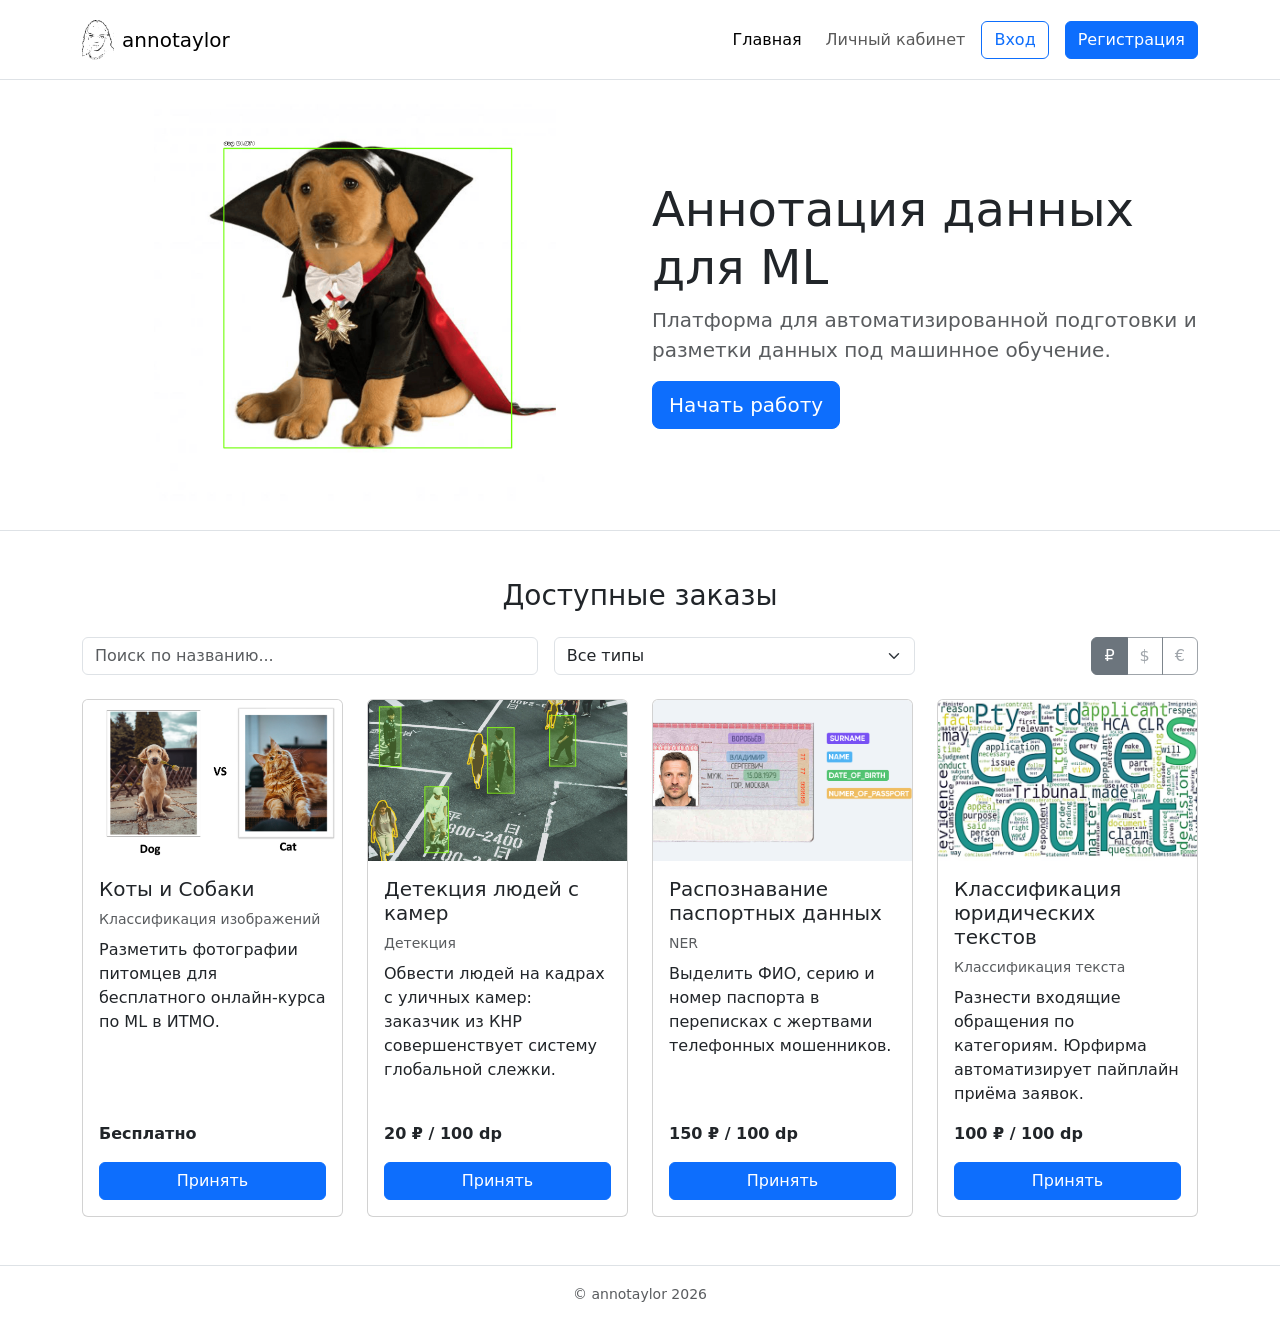
==== index.html @ ec9e3f98 "accessibility" ====
<!DOCTYPE html>
<html lang="ru">
<head>
    <meta charset="UTF-8">
    <meta name="viewport" content="width=device-width, initial-scale=1.0">
    <title>annotaylor</title>
    <link href="https://cdn.jsdelivr.net/npm/bootstrap@5.3.8/dist/css/bootstrap.min.css" rel="stylesheet">
    <link href="css/styles.css" rel="stylesheet">
</head>
<body>
    <nav class="navbar border-bottom" aria-label="Основная навигация">
        <div class="container">
            <a class="navbar-brand d-flex align-items-center gap-2" href="index.html">
                <img src="img/logo.png" alt="" height="40">
                annotaylor
            </a>
            <div class="d-flex align-items-center gap-3">
                <ul class="navbar-nav list-group-horizontal gap-4">
                    <li class="nav-item"><a class="nav-link active" href="index.html" aria-current="page">Главная</a></li>
                    <li class="nav-item"><a class="nav-link" href="profile.html">Личный кабинет</a></li>
                </ul>
                <button type="button" class="btn btn-outline-primary" data-bs-toggle="modal" data-bs-target="#loginModal">Вход</button>
                <button type="button" class="btn btn-primary" data-bs-toggle="modal" data-bs-target="#registerModal">Регистрация</button>
            </div>
        </div>
    </nav>

    <section class="hero border-bottom" aria-labelledby="hero-heading">
        <div class="container">
            <div class="row align-items-center g-4">
                <div class="col-md-6">
                    <img src="img/hero.png" alt="" class="hero-image" aria-hidden="true">
                </div>
                <div class="col-md-6">
                    <h1 class="display-5" id="hero-heading">Аннотация данных для ML</h1>
                    <p class="lead text-muted">Платформа для автоматизированной подготовки и разметки данных под машинное обучение.</p>
                    <button type="button" class="btn btn-primary btn-lg" data-bs-toggle="modal" data-bs-target="#registerModal">Начать работу</button>
                </div>
            </div>
        </div>
    </section>

    <section class="orders py-5" aria-labelledby="orders-heading">
        <div class="container">
            <h2 class="h3 mb-4 text-center" id="orders-heading">Доступные заказы</h2>
            <div class="row g-3 mb-4 align-items-center">
                <div class="col-md-5">
                    <input id="order-search" type="search" class="form-control" placeholder="Поиск по названию..." aria-label="Поиск заказов по названию">
                </div>
                <div class="col-md-4">
                    <select id="order-type-filter" class="form-select" aria-label="Фильтр по типу задания">
                        <option value="">Все типы</option>
                        <option value="Классификация изображений">Классификация изображений</option>
                        <option value="Детекция">Детекция</option>
                        <option value="NER">NER</option>
                        <option value="Классификация текста">Классификация текста</option>
                    </select>
                </div>
                <div class="col-md-3 d-flex justify-content-md-end">
                    <div class="btn-group" role="group" aria-label="Валюта">
                        <input type="radio" class="btn-check" name="currency" id="cur-rub" value="RUB" checked>
                        <label class="btn btn-outline-secondary" for="cur-rub">₽</label>
                        <input type="radio" class="btn-check" name="currency" id="cur-usd" value="USD">
                        <label class="btn btn-outline-secondary" for="cur-usd">$</label>
                        <input type="radio" class="btn-check" name="currency" id="cur-eur" value="EUR">
                        <label class="btn btn-outline-secondary" for="cur-eur">€</label>
                    </div>
                </div>
            </div>
            <div id="orders-grid" class="row g-4">
                <div class="col-md-6 col-lg-3 order-col" data-name="Коты и Собаки" data-type="Классификация изображений">
                    <article class="card order-card h-100">
                        <img src="img/image_classification.png" class="card-img-top order-card-cover" alt="Классификация изображений">
                        <div class="card-body d-flex flex-column">
                            <h3 class="card-title h5">Коты и Собаки</h3>
                            <p class="order-card-type text-muted mb-2">Классификация изображений</p>
                            <p class="card-text flex-grow-1">Разметить фотографии питомцев для бесплатного онлайн-курса по ML в ИТМО.</p>
                            <p class="order-card-price fw-semibold mb-3">Бесплатно</p>
                            <a class="btn btn-primary mt-auto" href="annotation.html">Принять</a>
                        </div>
                    </article>
                </div>
                <div class="col-md-6 col-lg-3 order-col" data-name="Детекция людей с камер" data-type="Детекция">
                    <article class="card order-card h-100">
                        <img src="img/detection.png" class="card-img-top order-card-cover" alt="Детекция объектов">
                        <div class="card-body d-flex flex-column">
                            <h3 class="card-title h5">Детекция людей с камер</h3>
                            <p class="order-card-type text-muted mb-2">Детекция</p>
                            <p class="card-text flex-grow-1">Обвести людей на кадрах с уличных камер: заказчик из КНР совершенствует систему глобальной слежки.</p>
                            <p class="order-card-price fw-semibold mb-3" data-price-rub="20" data-price-suffix="/ 100 dp">20 ₽ / 100 dp</p>
                            <a class="btn btn-primary mt-auto" href="detection.html">Принять</a>
                        </div>
                    </article>
                </div>
                <div class="col-md-6 col-lg-3 order-col" data-name="Распознавание паспортных данных" data-type="NER">
                    <article class="card order-card h-100">
                        <img src="img/ner.png" class="card-img-top order-card-cover" alt="Распознавание именованных сущностей">
                        <div class="card-body d-flex flex-column">
                            <h3 class="card-title h5">Распознавание паспортных данных</h3>
                            <p class="order-card-type text-muted mb-2">NER</p>
                            <p class="card-text flex-grow-1">Выделить ФИО, серию и номер паспорта в переписках с жертвами телефонных мошенников.</p>
                            <p class="order-card-price fw-semibold mb-3" data-price-rub="150" data-price-suffix="/ 100 dp">150 ₽ / 100 dp</p>
                            <a class="btn btn-primary mt-auto" href="ner.html">Принять</a>
                        </div>
                    </article>
                </div>
                <div class="col-md-6 col-lg-3 order-col" data-name="Классификация юридических текстов" data-type="Классификация текста">
                    <article class="card order-card h-100">
                        <img src="img/text_classification.PNG" class="card-img-top order-card-cover" alt="Классификация текста">
                        <div class="card-body d-flex flex-column">
                            <h3 class="card-title h5">Классификация юридических текстов</h3>
                            <p class="order-card-type text-muted mb-2">Классификация текста</p>
                            <p class="card-text flex-grow-1">Разнести входящие обращения по категориям. Юрфирма автоматизирует пайплайн приёма заявок.</p>
                            <p class="order-card-price fw-semibold mb-3" data-price-rub="100" data-price-suffix="/ 100 dp">100 ₽ / 100 dp</p>
                            <a class="btn btn-primary mt-auto" href="text-classification.html">Принять</a>
                        </div>
                    </article>
                </div>
            </div>
            <p id="orders-empty" class="text-center text-muted mt-5 d-none" aria-live="polite">Ничего не найдено</p>
        </div>
    </section>

    <footer class="border-top py-3 mt-auto">
        <div class="container text-center text-muted">
            <small>© annotaylor 2026</small>
        </div>
    </footer>

    <script src="https://cdn.jsdelivr.net/npm/bootstrap@5.3.8/dist/js/bootstrap.bundle.min.js"></script>
    <script src="js/auth-modals.js"></script>
    <script src="js/orders-filter.js"></script>
    <script src="js/currency.js"></script>
</body>
</html>
---- css/styles.css ----
body {
    width: 100%;
    min-height: 100vh;
}

main {
    height: 100%;
    max-height: calc(100vh - 80px);
    overflow-x: auto;
    overflow-y: hidden;
}

aside {
    min-height: calc(100vh - 80px);
}

.navbar {
    height: 80px;
}

.hero {
    min-height: 50vh;
    display: flex;
    align-items: center;
    padding-block: 1.5rem;
}

.hero-image {
    width: 100%;
    max-height: calc(50vh - 3rem);
    object-fit: contain;
    display: block;
}

.order-card {
    overflow: hidden;
}

.order-card-cover {
    aspect-ratio: 16 / 10;
    object-fit: cover;
}

.order-card-type {
    font-size: 0.875rem;
}

.annotation-image-wrap {
    max-width: 480px;
}

.annotation-header {
    position: sticky;
    top: 0;
    z-index: 1020;
    background: var(--bs-body-bg);
}

.annotation-header-desc {
    font-size: 0.875rem;
}

.annotation-image {
    width: 100%;
    display: block;
    border-radius: var(--bs-border-radius);
    border: 1px solid var(--bs-border-color);
}

.notes-list {
    min-height: calc(100vh - 80px);
    max-height: calc(100vh - 80px);
    height: 100%;
}

.notes-list .card .card-body {
    padding: 0.25rem;
}

.notes-list .card.active {
    background: var(--bs-gray-300);
    transition: background ease 500ms;
    cursor: pointer;
}

.notes-list .card:hover {
    background: var(--bs-gray-300);
    transition: background ease 500ms;
    cursor: pointer;
}

.note-content {
    min-height: calc(100vh - 80px);
    max-height: calc(100vh - 80px);
    height: 100%;
}

.bi {
    stroke: currentColor;
    fill: transparent !important;
}

.profile-avatar {
    width: 96px;
    height: 96px;
    object-fit: cover;
    border-radius: 50%;
}

.profile-balance-amount {
    font-size: 1.5rem;
}

.stat-card-value {
    font-size: 2rem;
    font-weight: 600;
}

.project-cover {
    max-width: 100%;
    height: auto;
    display: block;
    border-radius: var(--bs-border-radius);
}

.dp-card {
    aspect-ratio: 1;
    border-radius: var(--bs-border-radius);
    border: 1px solid var(--bs-border-color);
    overflow: hidden;
    width: 100%;
    padding: 0;
    background: none;
}

.dp-card-img {
    width: 100%;
    height: 100%;
    object-fit: cover;
    display: block;
}

.dp-card-empty {
    background: var(--bs-gray-300);
}

.dp-card-add {
    display: flex;
    align-items: center;
    justify-content: center;
    background: var(--bs-gray-100);
    cursor: pointer;
    color: var(--bs-secondary);
    transition: background 150ms ease, color 150ms ease;
}

.dp-card-add:hover {
    background: var(--bs-gray-200);
    color: var(--bs-primary);
}

.dp-add-icon {
    font-size: 2.5rem;
    line-height: 1;
    font-weight: 300;
}

.annotator-avatar {
    width: 40px;
    height: 40px;
    object-fit: cover;
    border-radius: 50%;
}

/* Detection */
.detect-wrapper {
    position: relative;
    display: inline-block;
    cursor: crosshair;
    user-select: none;
    max-width: 100%;
}

.detect-wrapper img {
    display: block;
    max-width: 100%;
    height: auto;
    pointer-events: none;
}

.bbox {
    position: absolute;
    border: 2px solid #0d6efd;
    background: rgba(13, 110, 253, 0.08);
    box-sizing: border-box;
}

.bbox-delete {
    position: absolute;
    top: -12px;
    right: -12px;
    width: 22px;
    height: 22px;
    border-radius: 50%;
    background: #dc3545;
    color: #fff;
    border: none;
    font-size: 15px;
    line-height: 1;
    cursor: pointer;
    display: flex;
    align-items: center;
    justify-content: center;
    padding: 0;
    z-index: 10;
}

.bbox-handle {
    position: absolute;
    width: 10px;
    height: 10px;
    background: #fff;
    border: 2px solid #0d6efd;
    border-radius: 2px;
    z-index: 5;
}
.bbox-handle-nw { top: -5px; left: -5px; cursor: nw-resize; }
.bbox-handle-ne { top: -5px; right: -5px; cursor: ne-resize; }
.bbox-handle-sw { bottom: -5px; left: -5px; cursor: sw-resize; }
.bbox-handle-se { bottom: -5px; right: -5px; cursor: se-resize; }

/* NER */
.ner-text {
    position: relative;
    line-height: 2;
    font-size: 1rem;
}

.ner-mark {
    border-radius: 3px;
    padding: 1px 2px;
    cursor: pointer;
    position: relative;
}

.ner-mark:hover {
    opacity: 0.7;
}

.ner-popup {
    position: absolute;
    z-index: 100;
    background: #fff;
    border: 1px solid var(--bs-border-color);
    border-radius: var(--bs-border-radius);
    box-shadow: 0 4px 12px rgba(0,0,0,.12);
    padding: 0.4rem 0.5rem;
    display: flex;
    gap: 0.4rem;
    white-space: nowrap;
}

.ner-legend-dot {
    display: inline-block;
    width: 12px;
    height: 12px;
    border-radius: 2px;
    vertical-align: middle;
}
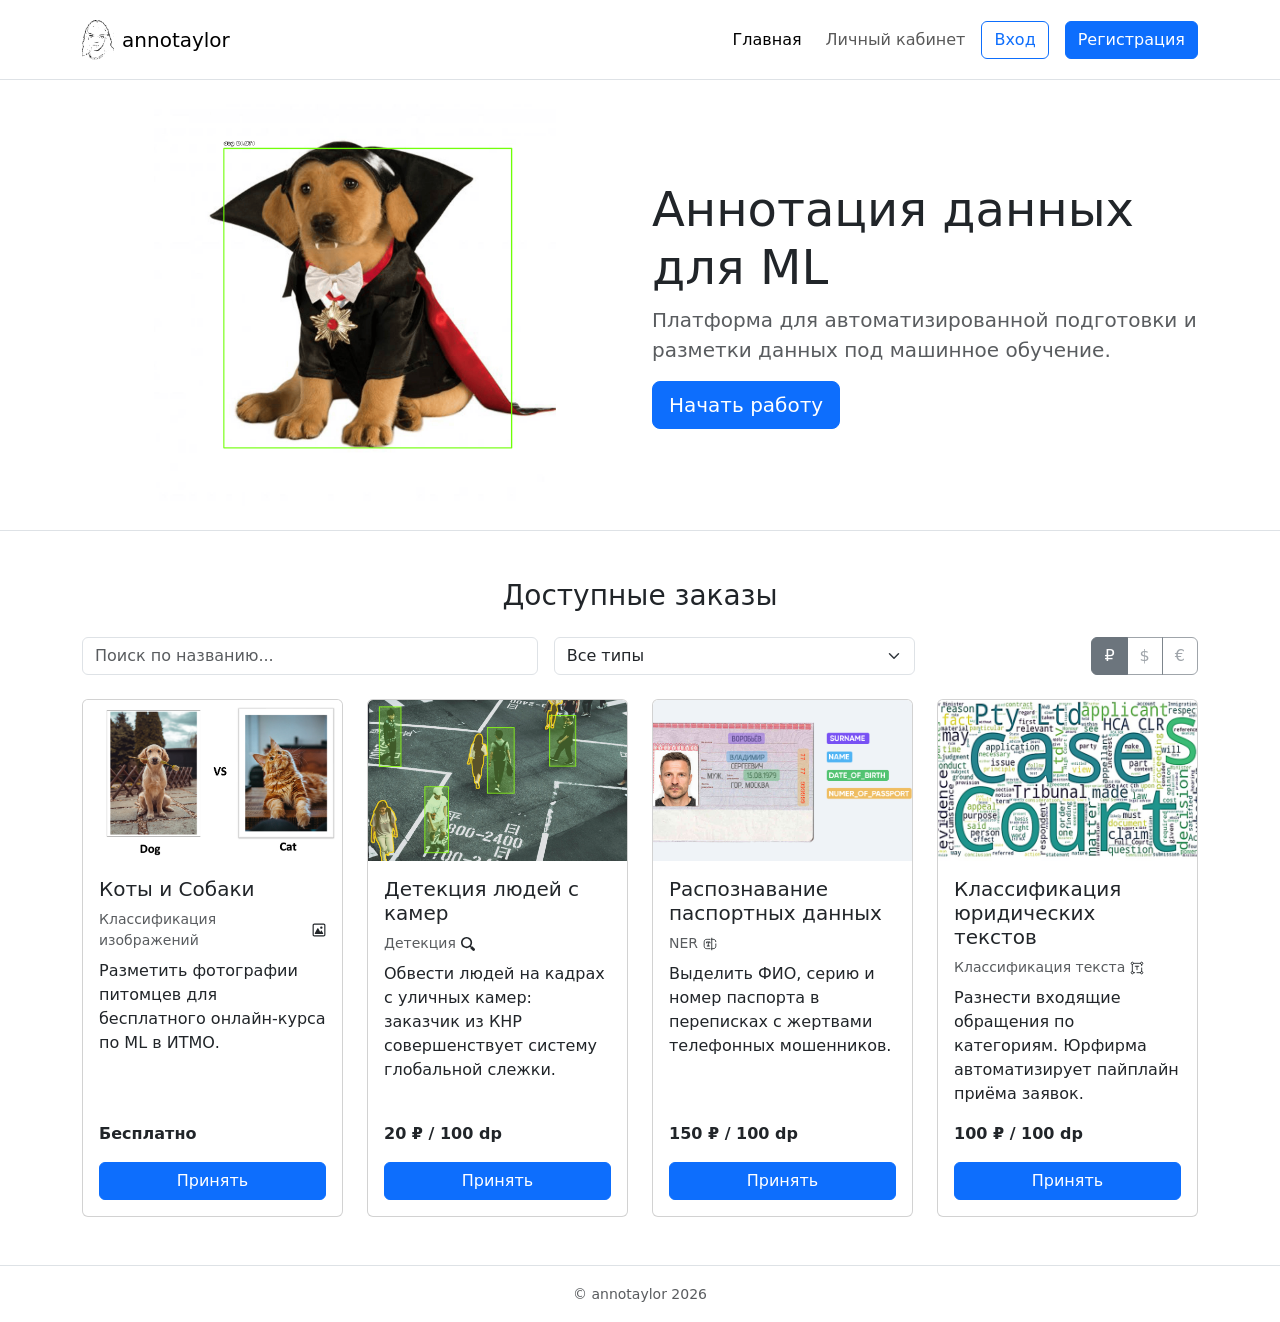
==== commit 3057a9dd: "svg sprite" ====
--- a/index.html
+++ b/index.html
@@ -3,11 +3,81 @@
 <head>
     <meta charset="UTF-8">
     <meta name="viewport" content="width=device-width, initial-scale=1.0">
+    <meta name="color-scheme" content="light dark">
+    <script src="js/theme.js"></script>
     <title>annotaylor</title>
     <link href="https://cdn.jsdelivr.net/npm/bootstrap@5.3.8/dist/css/bootstrap.min.css" rel="stylesheet">
     <link href="css/styles.css" rel="stylesheet">
 </head>
 <body>
+<svg xmlns="http://www.w3.org/2000/svg" xmlns:xlink="http://www.w3.org/1999/xlink" style="display:none">
+    <!-- классификация изображений -->
+    <symbol id="icon-image-classification" viewBox="0 0 24 24" fill="currentColor">
+        <path fill-rule="evenodd" clip-rule="evenodd" d="M23 4C23 2.34315 21.6569 1 20 1H4C2.34315 1 1 2.34315 1 4V20C1 21.6569 2.34315 23 4 23H20C21.6569 23 23 21.6569 23 20V4ZM21 4C21 3.44772 20.5523 3 20 3H4C3.44772 3 3 3.44772 3 4V20C3 20.5523 3.44772 21 4 21H20C20.5523 21 21 20.5523 21 20V4Z"/>
+        <path d="M4.80665 17.5211L9.1221 9.60947C9.50112 8.91461 10.4989 8.91461 10.8779 9.60947L14.0465 15.4186L15.1318 13.5194C15.5157 12.8476 16.4843 12.8476 16.8682 13.5194L19.1451 17.5039C19.526 18.1705 19.0446 19 18.2768 19H5.68454C4.92548 19 4.44317 18.1875 4.80665 17.5211Z"/>
+        <path d="M18 8C18 9.10457 17.1046 10 16 10C14.8954 10 14 9.10457 14 8C14 6.89543 14.8954 6 16 6C17.1046 6 18 6.89543 18 8Z"/>
+    </symbol>
+
+    <!-- детекция объектов -->
+    <symbol id="icon-detection" viewBox="0 0 512 512" fill="currentColor">
+        <path d="M496.872,423.839l-85.357-85.358c-4.76,7.322-9.901,14.378-15.392,21.142l-31.484-31.485
+            c1.357-1.771,2.7-3.556,4.014-5.371c0.885-1.225,1.756-2.45,2.596-3.689c0.148-0.192,0.28-0.398,0.414-0.59
+            c0.855-1.254,1.711-2.523,2.538-3.792c1.8-2.744,3.526-5.518,5.179-8.351c17.691-30.174,27.857-65.291,27.857-102.725
+            s-10.166-72.55-27.857-102.724c-17.692-30.145-42.893-55.346-73.037-73.038C276.168,10.166,241.052,0,203.618,0
+            c-37.433,0-72.55,10.166-102.724,27.858c-1.239,0.723-2.464,1.461-3.689,2.228c-1.564,0.959-3.128,1.948-4.663,2.951
+            c-2.729,1.785-5.429,3.63-8.07,5.548c-0.886,0.634-1.756,1.284-2.627,1.933c-0.914,0.694-1.829,1.387-2.744,2.081
+            c-0.841,0.664-1.697,1.328-2.538,2.006c-1.653,1.328-3.29,2.671-4.899,4.058C63.402,55.7,55.7,63.402,48.662,71.665
+            c-1.387,1.608-2.73,3.232-4.058,4.899c-0.678,0.841-1.343,1.697-2.006,2.538c-0.694,0.915-1.387,1.83-2.08,2.744
+            c-0.649,0.87-1.298,1.741-1.933,2.626c-1.918,2.641-3.762,5.341-5.548,8.071c-1.004,1.535-1.992,3.099-2.951,4.663
+            c-0.767,1.224-1.505,2.449-2.228,3.689C10.166,131.069,0,166.186,0,203.62s10.166,72.55,27.857,102.725
+            c17.692,30.144,42.893,55.346,73.037,73.037c30.174,17.692,65.291,27.858,102.724,27.858c37.434,0,72.55-10.166,102.724-27.858
+            c1.888-1.106,3.748-2.243,5.592-3.408c0.929-0.575,1.844-1.166,2.759-1.77c1.269-0.826,2.538-1.682,3.792-2.538
+            c0.192-0.133,0.398-0.266,0.59-0.413c1.239-0.841,2.464-1.712,3.689-2.597c1.815-1.313,3.6-2.656,5.371-4.013l31.483,31.483
+            c-6.764,5.49-13.82,10.632-21.14,15.393l85.358,85.358C433.913,506.954,447.134,512,460.354,512s26.441-5.046,36.518-15.124
+            C517.042,476.706,517.042,444.009,496.872,423.839z M284.682,323.283c-0.413,0.295-0.826,0.575-1.254,0.841
+            c-0.472,0.34-0.959,0.649-1.446,0.959c-0.442,0.295-0.886,0.575-1.328,0.856c-0.576,0.369-1.15,0.723-1.726,1.062
+            c-0.546,0.34-1.077,0.664-1.623,0.989c-1.166,0.694-2.332,1.357-3.512,2.021c-0.089,0.059-0.177,0.104-0.28,0.162
+            c-0.96,0.531-1.933,1.048-2.907,1.549c-0.384,0.222-0.768,0.428-1.166,0.62c-0.767,0.398-1.549,0.782-2.33,1.166
+            c-1.491,0.738-2.996,1.446-4.516,2.124c-18.016,8.086-37.979,12.586-58.975,12.586c-20.996,0-40.959-4.5-58.975-12.586
+            c-32.403-14.519-58.518-40.635-73.037-73.037C63.52,244.58,59.02,224.616,59.02,203.62s4.5-40.96,12.586-58.976
+            c2.272-5.061,4.824-9.974,7.643-14.711c0.325-0.546,0.649-1.077,0.988-1.623c0.915-1.52,1.874-3.025,2.878-4.5
+            c0.546-0.841,1.106-1.667,1.696-2.494c0.694-1.033,1.416-2.051,2.17-3.054c1.135-1.549,2.301-3.084,3.496-4.589
+            c6.832-8.572,14.622-16.363,23.195-23.195c1.505-1.195,3.04-2.361,4.589-3.497c1.004-0.753,2.022-1.476,3.054-2.169
+            c0.827-0.59,1.653-1.151,2.494-1.697c1.476-1.003,2.981-1.962,4.5-2.877c0.546-0.34,1.077-0.664,1.623-0.989
+            c4.736-2.818,9.65-5.371,14.711-7.643c18.016-8.086,37.979-12.586,58.975-12.586c20.996,0,40.96,4.5,58.975,12.586
+            c32.402,14.519,58.518,40.635,73.037,73.037c8.086,18.016,12.586,37.98,12.586,58.976s-4.5,40.96-12.586,58.976
+            c-0.679,1.52-1.386,3.025-2.124,4.515c-0.384,0.782-0.768,1.564-1.166,2.332c-0.192,0.398-0.399,0.782-0.62,1.166
+            c-0.502,0.974-1.018,1.948-1.549,2.907c-0.059,0.103-0.103,0.192-0.162,0.28c-0.65,1.18-1.328,2.346-2.022,3.512
+            c-0.325,0.546-0.649,1.077-0.988,1.623c-0.339,0.576-0.694,1.151-1.063,1.726c-0.28,0.443-0.56,0.886-0.856,1.328
+            c-0.31,0.487-0.62,0.974-0.959,1.446c-0.265,0.428-0.546,0.841-0.841,1.254c-0.28,0.413-0.561,0.826-0.856,1.239
+            c-0.148,0.251-0.325,0.502-0.516,0.738c-0.324,0.487-0.679,0.989-1.033,1.476c-2.685,3.733-5.548,7.319-8.587,10.756
+            c-0.545,0.635-1.106,1.254-1.667,1.874c-0.723,0.797-1.446,1.594-2.184,2.361c-0.856,0.9-1.741,1.8-2.627,2.686
+            c-0.884,0.885-1.785,1.77-2.685,2.626c-0.767,0.738-1.564,1.46-2.361,2.184c-0.62,0.561-1.239,1.121-1.874,1.667
+            c-3.437,3.04-7.023,5.902-10.756,8.588c-0.487,0.354-0.989,0.708-1.476,1.033c-0.236,0.192-0.487,0.369-0.738,0.516
+            C285.508,322.722,285.094,323.003,284.682,323.283z"/>
+    </symbol>
+
+    <!-- NER -->
+    <symbol id="icon-ner" viewBox="0 0 24 24" fill="none" stroke="currentColor" stroke-width="1.5" stroke-linecap="round">
+        <path fill="currentColor" stroke="none" d="M8.25 15.5C8.25 15.9142 8.58579 16.25 9 16.25C9.41421 16.25 9.75 15.9142 9.75 15.5H8.25ZM11.6643 8.75249L12.1624 8.19186L12.1624 8.19186L11.6643 8.75249ZM11.25 10.425C11.25 10.8392 11.5858 11.175 12 11.175C12.4142 11.175 12.75 10.8392 12.75 10.425H11.25ZM11.7475 8.83575L12.3081 8.33756L12.3081 8.33756L11.7475 8.83575ZM6.33575 8.75249L5.83756 8.19186L5.83756 8.19186L6.33575 8.75249ZM5.25 10.425C5.25 10.8392 5.58579 11.175 6 11.175C6.41421 11.175 6.75 10.8392 6.75 10.425H5.25ZM6.25249 8.83575L5.69186 8.33756L5.69186 8.33756L6.25249 8.83575ZM7 14.75C6.58579 14.75 6.25 15.0858 6.25 15.5C6.25 15.9142 6.58579 16.25 7 16.25V14.75ZM11 16.25C11.4142 16.25 11.75 15.9142 11.75 15.5C11.75 15.0858 11.4142 14.75 11 14.75V16.25ZM7.925 9.25H9V7.75H7.925V9.25ZM9 9.25H10.075V7.75H9V9.25ZM9.75 15.5V8.5H8.25V15.5H9.75ZM10.075 9.25C10.5295 9.25 10.8007 9.25137 10.9965 9.27579C11.1739 9.29792 11.1831 9.3283 11.1661 9.31312L12.1624 8.19186C11.8612 7.92419 11.5109 7.82832 11.1822 7.78733C10.8719 7.74863 10.4905 7.75 10.075 7.75V9.25ZM12.75 10.425C12.75 10.0095 12.7514 9.62806 12.7127 9.31782C12.6717 8.98915 12.5758 8.63878 12.3081 8.33756L11.1869 9.33394C11.1717 9.31686 11.2021 9.32608 11.2242 9.50348C11.2486 9.69931 11.25 9.97047 11.25 10.425H12.75ZM11.1661 9.31312C11.1734 9.31964 11.1804 9.32659 11.1869 9.33394L12.3081 8.33756C12.2625 8.28617 12.2138 8.23752 12.1624 8.19186L11.1661 9.31312ZM7.925 7.75C7.50946 7.75 7.12806 7.74863 6.81782 7.78733C6.48914 7.82832 6.13878 7.92419 5.83756 8.19186L6.83394 9.31312C6.81686 9.3283 6.82608 9.29792 7.00348 9.27579C7.19931 9.25137 7.47047 9.25 7.925 9.25V7.75ZM6.75 10.425C6.75 9.97047 6.75137 9.69931 6.77579 9.50348C6.79792 9.32608 6.8283 9.31686 6.81312 9.33394L5.69186 8.33756C5.42419 8.63878 5.32832 8.98915 5.28733 9.31782C5.24863 9.62806 5.25 10.0095 5.25 10.425H6.75ZM5.83756 8.19186C5.78617 8.23752 5.73752 8.28617 5.69186 8.33756L6.81312 9.33394C6.81965 9.3266 6.8266 9.31965 6.83394 9.31312L5.83756 8.19186ZM7 16.25H11V14.75H7V16.25Z"/>
+        <path d="M22 12C22 15.7712 22 17.6569 20.8284 18.8284C19.7653 19.8915 18.1143 19.99 15 19.9991M12 4H10C6.22876 4 4.34315 4 3.17157 5.17157C2 6.34315 2 8.22876 2 12C2 15.7712 2 17.6569 3.17157 18.8284C4.34315 20 6.22876 20 10 20H12M15 4.00093C18.1143 4.01004 19.7653 4.10848 20.8284 5.17157C21.4816 5.82475 21.7706 6.69989 21.8985 8"/>
+        <path d="M15 2V22"/>
+    </symbol>
+
+    <!-- классификация текста -->
+    <symbol id="icon-text-classification" viewBox="0 0 24 24" fill="none" stroke="currentColor" stroke-width="1.5" stroke-linecap="round">
+        <path d="M9 9H15"/>
+        <path d="M12 15L12 9"/>
+        <path d="M6 4C6 5.10457 5.10457 6 4 6C2.89543 6 2 5.10457 2 4C2 2.89543 2.89543 2 4 2C5.10457 2 6 2.89543 6 4Z" stroke-linecap="butt"/>
+        <path d="M6 20C6 21.1046 5.10457 22 4 22C2.89543 22 2 21.1046 2 20C2 18.8954 2.89543 18 4 18C5.10457 18 6 18.8954 6 20Z" stroke-linecap="butt"/>
+        <path d="M22 4C22 5.10457 21.1046 6 20 6C18.8954 6 18 5.10457 18 4C18 2.89543 18.8954 2 20 2C21.1046 2 22 2.89543 22 4Z" stroke-linecap="butt"/>
+        <path d="M22 20C22 21.1046 21.1046 22 20 22C18.8954 22 18 21.1046 18 20C18 18.8954 18.8954 18 20 18C21.1046 18 22 18.8954 22 20Z" stroke-linecap="butt"/>
+        <path d="M18 4H6"/>
+        <path d="M20 18L20 12M20 6V8"/>
+        <path d="M18 20L12 20M6 20L8 20"/>
+        <path d="M4 6L4 18"/>
+    </symbol>
+</svg>
     <nav class="navbar border-bottom" aria-label="Основная навигация">
         <div class="container">
             <a class="navbar-brand d-flex align-items-center gap-2" href="index.html">
@@ -73,7 +143,7 @@
                         <img src="img/image_classification.png" class="card-img-top order-card-cover" alt="Классификация изображений">
                         <div class="card-body d-flex flex-column">
                             <h3 class="card-title h5">Коты и Собаки</h3>
-                            <p class="order-card-type text-muted mb-2">Классификация изображений</p>
+                            <p class="order-card-type text-muted mb-2"><span>Классификация изображений</span><svg class="order-card-type-icon"><use xlink:href="#icon-image-classification"></use></svg></p>
                             <p class="card-text flex-grow-1">Разметить фотографии питомцев для бесплатного онлайн-курса по ML в ИТМО.</p>
                             <p class="order-card-price fw-semibold mb-3">Бесплатно</p>
                             <a class="btn btn-primary mt-auto" href="annotation.html">Принять</a>
@@ -85,7 +155,7 @@
                         <img src="img/detection.png" class="card-img-top order-card-cover" alt="Детекция объектов">
                         <div class="card-body d-flex flex-column">
                             <h3 class="card-title h5">Детекция людей с камер</h3>
-                            <p class="order-card-type text-muted mb-2">Детекция</p>
+                            <p class="order-card-type text-muted mb-2"><span>Детекция</span><svg class="order-card-type-icon"><use xlink:href="#icon-detection"></use></svg></p>
                             <p class="card-text flex-grow-1">Обвести людей на кадрах с уличных камер: заказчик из КНР совершенствует систему глобальной слежки.</p>
                             <p class="order-card-price fw-semibold mb-3" data-price-rub="20" data-price-suffix="/ 100 dp">20 ₽ / 100 dp</p>
                             <a class="btn btn-primary mt-auto" href="detection.html">Принять</a>
@@ -97,7 +167,7 @@
                         <img src="img/ner.png" class="card-img-top order-card-cover" alt="Распознавание именованных сущностей">
                         <div class="card-body d-flex flex-column">
                             <h3 class="card-title h5">Распознавание паспортных данных</h3>
-                            <p class="order-card-type text-muted mb-2">NER</p>
+                            <p class="order-card-type text-muted mb-2"><span>NER</span><svg class="order-card-type-icon"><use xlink:href="#icon-ner"></use></svg></p>
                             <p class="card-text flex-grow-1">Выделить ФИО, серию и номер паспорта в переписках с жертвами телефонных мошенников.</p>
                             <p class="order-card-price fw-semibold mb-3" data-price-rub="150" data-price-suffix="/ 100 dp">150 ₽ / 100 dp</p>
                             <a class="btn btn-primary mt-auto" href="ner.html">Принять</a>
@@ -109,7 +179,7 @@
                         <img src="img/text_classification.PNG" class="card-img-top order-card-cover" alt="Классификация текста">
                         <div class="card-body d-flex flex-column">
                             <h3 class="card-title h5">Классификация юридических текстов</h3>
-                            <p class="order-card-type text-muted mb-2">Классификация текста</p>
+                            <p class="order-card-type text-muted mb-2"><span>Классификация текста</span><svg class="order-card-type-icon"><use xlink:href="#icon-text-classification"></use></svg></p>
                             <p class="card-text flex-grow-1">Разнести входящие обращения по категориям. Юрфирма автоматизирует пайплайн приёма заявок.</p>
                             <p class="order-card-price fw-semibold mb-3" data-price-rub="100" data-price-suffix="/ 100 dp">100 ₽ / 100 dp</p>
                             <a class="btn btn-primary mt-auto" href="text-classification.html">Принять</a>
--- a/css/styles.css
+++ b/css/styles.css
@@ -43,6 +43,16 @@
 
 .order-card-type {
     font-size: 0.875rem;
+    display: inline-flex;
+    align-items: center;
+    gap: 0.35em;
+}
+
+.order-card-type-icon {
+    width: 1em;
+    height: 1em;
+    flex-shrink: 0;
+    color: var(--bs-body-color);
 }
 
 .annotation-image-wrap {
@@ -78,13 +88,13 @@
 }
 
 .notes-list .card.active {
-    background: var(--bs-gray-300);
+    background: var(--bs-tertiary-bg);
     transition: background ease 500ms;
     cursor: pointer;
 }
 
 .notes-list .card:hover {
-    background: var(--bs-gray-300);
+    background: var(--bs-tertiary-bg);
     transition: background ease 500ms;
     cursor: pointer;
 }
@@ -141,21 +151,21 @@
 }
 
 .dp-card-empty {
-    background: var(--bs-gray-300);
+    background: var(--bs-secondary-bg);
 }
 
 .dp-card-add {
     display: flex;
     align-items: center;
     justify-content: center;
-    background: var(--bs-gray-100);
-    cursor: pointer;
-    color: var(--bs-secondary);
+    background: var(--bs-tertiary-bg);
+    cursor: pointer;
+    color: var(--bs-secondary-color);
     transition: background 150ms ease, color 150ms ease;
 }
 
 .dp-card-add:hover {
-    background: var(--bs-gray-200);
+    background: var(--bs-secondary-bg);
     color: var(--bs-primary);
 }
 
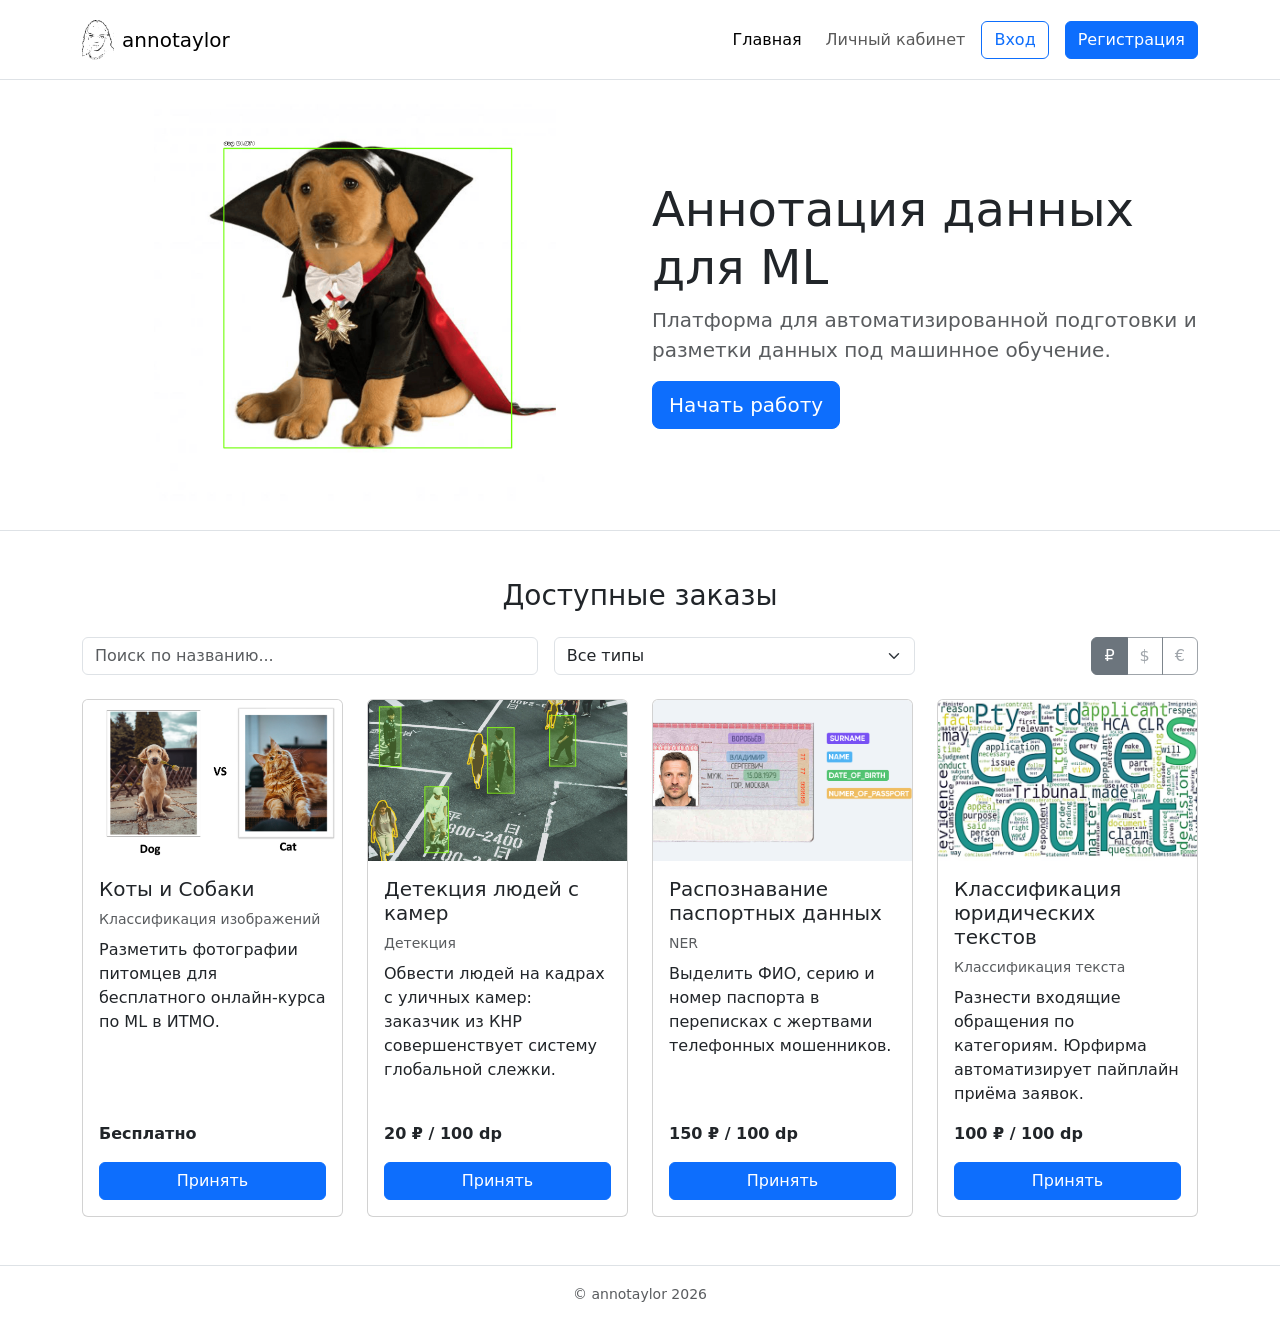
==== commit b48ab2e6: "protected annotations api" ====
--- a/index.html
+++ b/index.html
@@ -10,74 +10,6 @@
     <link href="css/styles.css" rel="stylesheet">
 </head>
 <body>
-<svg xmlns="http://www.w3.org/2000/svg" xmlns:xlink="http://www.w3.org/1999/xlink" style="display:none">
-    <!-- классификация изображений -->
-    <symbol id="icon-image-classification" viewBox="0 0 24 24" fill="currentColor">
-        <path fill-rule="evenodd" clip-rule="evenodd" d="M23 4C23 2.34315 21.6569 1 20 1H4C2.34315 1 1 2.34315 1 4V20C1 21.6569 2.34315 23 4 23H20C21.6569 23 23 21.6569 23 20V4ZM21 4C21 3.44772 20.5523 3 20 3H4C3.44772 3 3 3.44772 3 4V20C3 20.5523 3.44772 21 4 21H20C20.5523 21 21 20.5523 21 20V4Z"/>
-        <path d="M4.80665 17.5211L9.1221 9.60947C9.50112 8.91461 10.4989 8.91461 10.8779 9.60947L14.0465 15.4186L15.1318 13.5194C15.5157 12.8476 16.4843 12.8476 16.8682 13.5194L19.1451 17.5039C19.526 18.1705 19.0446 19 18.2768 19H5.68454C4.92548 19 4.44317 18.1875 4.80665 17.5211Z"/>
-        <path d="M18 8C18 9.10457 17.1046 10 16 10C14.8954 10 14 9.10457 14 8C14 6.89543 14.8954 6 16 6C17.1046 6 18 6.89543 18 8Z"/>
-    </symbol>
-
-    <!-- детекция объектов -->
-    <symbol id="icon-detection" viewBox="0 0 512 512" fill="currentColor">
-        <path d="M496.872,423.839l-85.357-85.358c-4.76,7.322-9.901,14.378-15.392,21.142l-31.484-31.485
-            c1.357-1.771,2.7-3.556,4.014-5.371c0.885-1.225,1.756-2.45,2.596-3.689c0.148-0.192,0.28-0.398,0.414-0.59
-            c0.855-1.254,1.711-2.523,2.538-3.792c1.8-2.744,3.526-5.518,5.179-8.351c17.691-30.174,27.857-65.291,27.857-102.725
-            s-10.166-72.55-27.857-102.724c-17.692-30.145-42.893-55.346-73.037-73.038C276.168,10.166,241.052,0,203.618,0
-            c-37.433,0-72.55,10.166-102.724,27.858c-1.239,0.723-2.464,1.461-3.689,2.228c-1.564,0.959-3.128,1.948-4.663,2.951
-            c-2.729,1.785-5.429,3.63-8.07,5.548c-0.886,0.634-1.756,1.284-2.627,1.933c-0.914,0.694-1.829,1.387-2.744,2.081
-            c-0.841,0.664-1.697,1.328-2.538,2.006c-1.653,1.328-3.29,2.671-4.899,4.058C63.402,55.7,55.7,63.402,48.662,71.665
-            c-1.387,1.608-2.73,3.232-4.058,4.899c-0.678,0.841-1.343,1.697-2.006,2.538c-0.694,0.915-1.387,1.83-2.08,2.744
-            c-0.649,0.87-1.298,1.741-1.933,2.626c-1.918,2.641-3.762,5.341-5.548,8.071c-1.004,1.535-1.992,3.099-2.951,4.663
-            c-0.767,1.224-1.505,2.449-2.228,3.689C10.166,131.069,0,166.186,0,203.62s10.166,72.55,27.857,102.725
-            c17.692,30.144,42.893,55.346,73.037,73.037c30.174,17.692,65.291,27.858,102.724,27.858c37.434,0,72.55-10.166,102.724-27.858
-            c1.888-1.106,3.748-2.243,5.592-3.408c0.929-0.575,1.844-1.166,2.759-1.77c1.269-0.826,2.538-1.682,3.792-2.538
-            c0.192-0.133,0.398-0.266,0.59-0.413c1.239-0.841,2.464-1.712,3.689-2.597c1.815-1.313,3.6-2.656,5.371-4.013l31.483,31.483
-            c-6.764,5.49-13.82,10.632-21.14,15.393l85.358,85.358C433.913,506.954,447.134,512,460.354,512s26.441-5.046,36.518-15.124
-            C517.042,476.706,517.042,444.009,496.872,423.839z M284.682,323.283c-0.413,0.295-0.826,0.575-1.254,0.841
-            c-0.472,0.34-0.959,0.649-1.446,0.959c-0.442,0.295-0.886,0.575-1.328,0.856c-0.576,0.369-1.15,0.723-1.726,1.062
-            c-0.546,0.34-1.077,0.664-1.623,0.989c-1.166,0.694-2.332,1.357-3.512,2.021c-0.089,0.059-0.177,0.104-0.28,0.162
-            c-0.96,0.531-1.933,1.048-2.907,1.549c-0.384,0.222-0.768,0.428-1.166,0.62c-0.767,0.398-1.549,0.782-2.33,1.166
-            c-1.491,0.738-2.996,1.446-4.516,2.124c-18.016,8.086-37.979,12.586-58.975,12.586c-20.996,0-40.959-4.5-58.975-12.586
-            c-32.403-14.519-58.518-40.635-73.037-73.037C63.52,244.58,59.02,224.616,59.02,203.62s4.5-40.96,12.586-58.976
-            c2.272-5.061,4.824-9.974,7.643-14.711c0.325-0.546,0.649-1.077,0.988-1.623c0.915-1.52,1.874-3.025,2.878-4.5
-            c0.546-0.841,1.106-1.667,1.696-2.494c0.694-1.033,1.416-2.051,2.17-3.054c1.135-1.549,2.301-3.084,3.496-4.589
-            c6.832-8.572,14.622-16.363,23.195-23.195c1.505-1.195,3.04-2.361,4.589-3.497c1.004-0.753,2.022-1.476,3.054-2.169
-            c0.827-0.59,1.653-1.151,2.494-1.697c1.476-1.003,2.981-1.962,4.5-2.877c0.546-0.34,1.077-0.664,1.623-0.989
-            c4.736-2.818,9.65-5.371,14.711-7.643c18.016-8.086,37.979-12.586,58.975-12.586c20.996,0,40.96,4.5,58.975,12.586
-            c32.402,14.519,58.518,40.635,73.037,73.037c8.086,18.016,12.586,37.98,12.586,58.976s-4.5,40.96-12.586,58.976
-            c-0.679,1.52-1.386,3.025-2.124,4.515c-0.384,0.782-0.768,1.564-1.166,2.332c-0.192,0.398-0.399,0.782-0.62,1.166
-            c-0.502,0.974-1.018,1.948-1.549,2.907c-0.059,0.103-0.103,0.192-0.162,0.28c-0.65,1.18-1.328,2.346-2.022,3.512
-            c-0.325,0.546-0.649,1.077-0.988,1.623c-0.339,0.576-0.694,1.151-1.063,1.726c-0.28,0.443-0.56,0.886-0.856,1.328
-            c-0.31,0.487-0.62,0.974-0.959,1.446c-0.265,0.428-0.546,0.841-0.841,1.254c-0.28,0.413-0.561,0.826-0.856,1.239
-            c-0.148,0.251-0.325,0.502-0.516,0.738c-0.324,0.487-0.679,0.989-1.033,1.476c-2.685,3.733-5.548,7.319-8.587,10.756
-            c-0.545,0.635-1.106,1.254-1.667,1.874c-0.723,0.797-1.446,1.594-2.184,2.361c-0.856,0.9-1.741,1.8-2.627,2.686
-            c-0.884,0.885-1.785,1.77-2.685,2.626c-0.767,0.738-1.564,1.46-2.361,2.184c-0.62,0.561-1.239,1.121-1.874,1.667
-            c-3.437,3.04-7.023,5.902-10.756,8.588c-0.487,0.354-0.989,0.708-1.476,1.033c-0.236,0.192-0.487,0.369-0.738,0.516
-            C285.508,322.722,285.094,323.003,284.682,323.283z"/>
-    </symbol>
-
-    <!-- NER -->
-    <symbol id="icon-ner" viewBox="0 0 24 24" fill="none" stroke="currentColor" stroke-width="1.5" stroke-linecap="round">
-        <path fill="currentColor" stroke="none" d="M8.25 15.5C8.25 15.9142 8.58579 16.25 9 16.25C9.41421 16.25 9.75 15.9142 9.75 15.5H8.25ZM11.6643 8.75249L12.1624 8.19186L12.1624 8.19186L11.6643 8.75249ZM11.25 10.425C11.25 10.8392 11.5858 11.175 12 11.175C12.4142 11.175 12.75 10.8392 12.75 10.425H11.25ZM11.7475 8.83575L12.3081 8.33756L12.3081 8.33756L11.7475 8.83575ZM6.33575 8.75249L5.83756 8.19186L5.83756 8.19186L6.33575 8.75249ZM5.25 10.425C5.25 10.8392 5.58579 11.175 6 11.175C6.41421 11.175 6.75 10.8392 6.75 10.425H5.25ZM6.25249 8.83575L5.69186 8.33756L5.69186 8.33756L6.25249 8.83575ZM7 14.75C6.58579 14.75 6.25 15.0858 6.25 15.5C6.25 15.9142 6.58579 16.25 7 16.25V14.75ZM11 16.25C11.4142 16.25 11.75 15.9142 11.75 15.5C11.75 15.0858 11.4142 14.75 11 14.75V16.25ZM7.925 9.25H9V7.75H7.925V9.25ZM9 9.25H10.075V7.75H9V9.25ZM9.75 15.5V8.5H8.25V15.5H9.75ZM10.075 9.25C10.5295 9.25 10.8007 9.25137 10.9965 9.27579C11.1739 9.29792 11.1831 9.3283 11.1661 9.31312L12.1624 8.19186C11.8612 7.92419 11.5109 7.82832 11.1822 7.78733C10.8719 7.74863 10.4905 7.75 10.075 7.75V9.25ZM12.75 10.425C12.75 10.0095 12.7514 9.62806 12.7127 9.31782C12.6717 8.98915 12.5758 8.63878 12.3081 8.33756L11.1869 9.33394C11.1717 9.31686 11.2021 9.32608 11.2242 9.50348C11.2486 9.69931 11.25 9.97047 11.25 10.425H12.75ZM11.1661 9.31312C11.1734 9.31964 11.1804 9.32659 11.1869 9.33394L12.3081 8.33756C12.2625 8.28617 12.2138 8.23752 12.1624 8.19186L11.1661 9.31312ZM7.925 7.75C7.50946 7.75 7.12806 7.74863 6.81782 7.78733C6.48914 7.82832 6.13878 7.92419 5.83756 8.19186L6.83394 9.31312C6.81686 9.3283 6.82608 9.29792 7.00348 9.27579C7.19931 9.25137 7.47047 9.25 7.925 9.25V7.75ZM6.75 10.425C6.75 9.97047 6.75137 9.69931 6.77579 9.50348C6.79792 9.32608 6.8283 9.31686 6.81312 9.33394L5.69186 8.33756C5.42419 8.63878 5.32832 8.98915 5.28733 9.31782C5.24863 9.62806 5.25 10.0095 5.25 10.425H6.75ZM5.83756 8.19186C5.78617 8.23752 5.73752 8.28617 5.69186 8.33756L6.81312 9.33394C6.81965 9.3266 6.8266 9.31965 6.83394 9.31312L5.83756 8.19186ZM7 16.25H11V14.75H7V16.25Z"/>
-        <path d="M22 12C22 15.7712 22 17.6569 20.8284 18.8284C19.7653 19.8915 18.1143 19.99 15 19.9991M12 4H10C6.22876 4 4.34315 4 3.17157 5.17157C2 6.34315 2 8.22876 2 12C2 15.7712 2 17.6569 3.17157 18.8284C4.34315 20 6.22876 20 10 20H12M15 4.00093C18.1143 4.01004 19.7653 4.10848 20.8284 5.17157C21.4816 5.82475 21.7706 6.69989 21.8985 8"/>
-        <path d="M15 2V22"/>
-    </symbol>
-
-    <!-- классификация текста -->
-    <symbol id="icon-text-classification" viewBox="0 0 24 24" fill="none" stroke="currentColor" stroke-width="1.5" stroke-linecap="round">
-        <path d="M9 9H15"/>
-        <path d="M12 15L12 9"/>
-        <path d="M6 4C6 5.10457 5.10457 6 4 6C2.89543 6 2 5.10457 2 4C2 2.89543 2.89543 2 4 2C5.10457 2 6 2.89543 6 4Z" stroke-linecap="butt"/>
-        <path d="M6 20C6 21.1046 5.10457 22 4 22C2.89543 22 2 21.1046 2 20C2 18.8954 2.89543 18 4 18C5.10457 18 6 18.8954 6 20Z" stroke-linecap="butt"/>
-        <path d="M22 4C22 5.10457 21.1046 6 20 6C18.8954 6 18 5.10457 18 4C18 2.89543 18.8954 2 20 2C21.1046 2 22 2.89543 22 4Z" stroke-linecap="butt"/>
-        <path d="M22 20C22 21.1046 21.1046 22 20 22C18.8954 22 18 21.1046 18 20C18 18.8954 18.8954 18 20 18C21.1046 18 22 18.8954 22 20Z" stroke-linecap="butt"/>
-        <path d="M18 4H6"/>
-        <path d="M20 18L20 12M20 6V8"/>
-        <path d="M18 20L12 20M6 20L8 20"/>
-        <path d="M4 6L4 18"/>
-    </symbol>
-</svg>
     <nav class="navbar border-bottom" aria-label="Основная навигация">
         <div class="container">
             <a class="navbar-brand d-flex align-items-center gap-2" href="index.html">
@@ -143,7 +75,7 @@
                         <img src="img/image_classification.png" class="card-img-top order-card-cover" alt="Классификация изображений">
                         <div class="card-body d-flex flex-column">
                             <h3 class="card-title h5">Коты и Собаки</h3>
-                            <p class="order-card-type text-muted mb-2"><span>Классификация изображений</span><svg class="order-card-type-icon"><use xlink:href="#icon-image-classification"></use></svg></p>
+                            <p class="order-card-type text-muted mb-2">Классификация изображений</p>
                             <p class="card-text flex-grow-1">Разметить фотографии питомцев для бесплатного онлайн-курса по ML в ИТМО.</p>
                             <p class="order-card-price fw-semibold mb-3">Бесплатно</p>
                             <a class="btn btn-primary mt-auto" href="annotation.html">Принять</a>
@@ -155,7 +87,7 @@
                         <img src="img/detection.png" class="card-img-top order-card-cover" alt="Детекция объектов">
                         <div class="card-body d-flex flex-column">
                             <h3 class="card-title h5">Детекция людей с камер</h3>
-                            <p class="order-card-type text-muted mb-2"><span>Детекция</span><svg class="order-card-type-icon"><use xlink:href="#icon-detection"></use></svg></p>
+                            <p class="order-card-type text-muted mb-2">Детекция</p>
                             <p class="card-text flex-grow-1">Обвести людей на кадрах с уличных камер: заказчик из КНР совершенствует систему глобальной слежки.</p>
                             <p class="order-card-price fw-semibold mb-3" data-price-rub="20" data-price-suffix="/ 100 dp">20 ₽ / 100 dp</p>
                             <a class="btn btn-primary mt-auto" href="detection.html">Принять</a>
@@ -167,7 +99,7 @@
                         <img src="img/ner.png" class="card-img-top order-card-cover" alt="Распознавание именованных сущностей">
                         <div class="card-body d-flex flex-column">
                             <h3 class="card-title h5">Распознавание паспортных данных</h3>
-                            <p class="order-card-type text-muted mb-2"><span>NER</span><svg class="order-card-type-icon"><use xlink:href="#icon-ner"></use></svg></p>
+                            <p class="order-card-type text-muted mb-2">NER</p>
                             <p class="card-text flex-grow-1">Выделить ФИО, серию и номер паспорта в переписках с жертвами телефонных мошенников.</p>
                             <p class="order-card-price fw-semibold mb-3" data-price-rub="150" data-price-suffix="/ 100 dp">150 ₽ / 100 dp</p>
                             <a class="btn btn-primary mt-auto" href="ner.html">Принять</a>
@@ -179,7 +111,7 @@
                         <img src="img/text_classification.PNG" class="card-img-top order-card-cover" alt="Классификация текста">
                         <div class="card-body d-flex flex-column">
                             <h3 class="card-title h5">Классификация юридических текстов</h3>
-                            <p class="order-card-type text-muted mb-2"><span>Классификация текста</span><svg class="order-card-type-icon"><use xlink:href="#icon-text-classification"></use></svg></p>
+                            <p class="order-card-type text-muted mb-2">Классификация текста</p>
                             <p class="card-text flex-grow-1">Разнести входящие обращения по категориям. Юрфирма автоматизирует пайплайн приёма заявок.</p>
                             <p class="order-card-price fw-semibold mb-3" data-price-rub="100" data-price-suffix="/ 100 dp">100 ₽ / 100 dp</p>
                             <a class="btn btn-primary mt-auto" href="text-classification.html">Принять</a>
@@ -199,7 +131,9 @@
 
     <script src="https://cdn.jsdelivr.net/npm/bootstrap@5.3.8/dist/js/bootstrap.bundle.min.js"></script>
     <script src="js/auth-modals.js"></script>
+    <script src="js/api.js"></script>
     <script src="js/orders-filter.js"></script>
     <script src="js/currency.js"></script>
+    <script src="js/accept-order.js"></script>
 </body>
 </html>
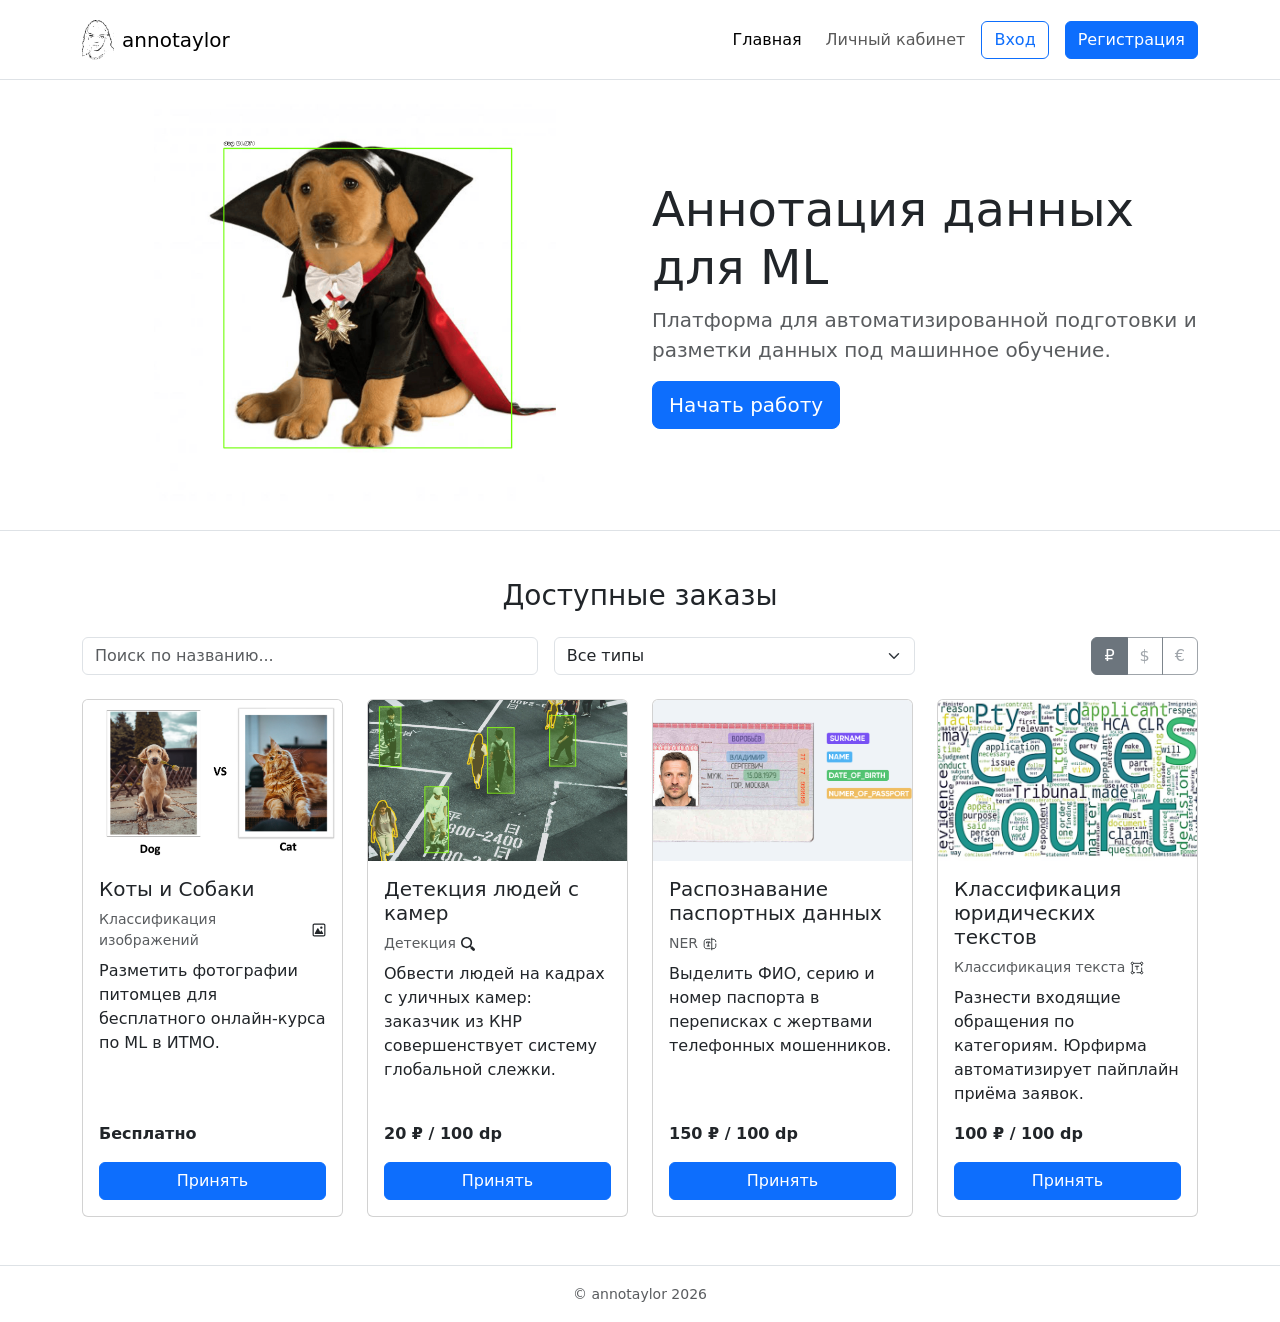
==== commit df7b437a: "protected annotations api" ====
--- a/index.html
+++ b/index.html
@@ -10,6 +10,74 @@
     <link href="css/styles.css" rel="stylesheet">
 </head>
 <body>
+<svg xmlns="http://www.w3.org/2000/svg" xmlns:xlink="http://www.w3.org/1999/xlink" style="display:none">
+    <!-- классификация изображений -->
+    <symbol id="icon-image-classification" viewBox="0 0 24 24" fill="currentColor">
+        <path fill-rule="evenodd" clip-rule="evenodd" d="M23 4C23 2.34315 21.6569 1 20 1H4C2.34315 1 1 2.34315 1 4V20C1 21.6569 2.34315 23 4 23H20C21.6569 23 23 21.6569 23 20V4ZM21 4C21 3.44772 20.5523 3 20 3H4C3.44772 3 3 3.44772 3 4V20C3 20.5523 3.44772 21 4 21H20C20.5523 21 21 20.5523 21 20V4Z"/>
+        <path d="M4.80665 17.5211L9.1221 9.60947C9.50112 8.91461 10.4989 8.91461 10.8779 9.60947L14.0465 15.4186L15.1318 13.5194C15.5157 12.8476 16.4843 12.8476 16.8682 13.5194L19.1451 17.5039C19.526 18.1705 19.0446 19 18.2768 19H5.68454C4.92548 19 4.44317 18.1875 4.80665 17.5211Z"/>
+        <path d="M18 8C18 9.10457 17.1046 10 16 10C14.8954 10 14 9.10457 14 8C14 6.89543 14.8954 6 16 6C17.1046 6 18 6.89543 18 8Z"/>
+    </symbol>
+
+    <!-- детекция объектов -->
+    <symbol id="icon-detection" viewBox="0 0 512 512" fill="currentColor">
+        <path d="M496.872,423.839l-85.357-85.358c-4.76,7.322-9.901,14.378-15.392,21.142l-31.484-31.485
+            c1.357-1.771,2.7-3.556,4.014-5.371c0.885-1.225,1.756-2.45,2.596-3.689c0.148-0.192,0.28-0.398,0.414-0.59
+            c0.855-1.254,1.711-2.523,2.538-3.792c1.8-2.744,3.526-5.518,5.179-8.351c17.691-30.174,27.857-65.291,27.857-102.725
+            s-10.166-72.55-27.857-102.724c-17.692-30.145-42.893-55.346-73.037-73.038C276.168,10.166,241.052,0,203.618,0
+            c-37.433,0-72.55,10.166-102.724,27.858c-1.239,0.723-2.464,1.461-3.689,2.228c-1.564,0.959-3.128,1.948-4.663,2.951
+            c-2.729,1.785-5.429,3.63-8.07,5.548c-0.886,0.634-1.756,1.284-2.627,1.933c-0.914,0.694-1.829,1.387-2.744,2.081
+            c-0.841,0.664-1.697,1.328-2.538,2.006c-1.653,1.328-3.29,2.671-4.899,4.058C63.402,55.7,55.7,63.402,48.662,71.665
+            c-1.387,1.608-2.73,3.232-4.058,4.899c-0.678,0.841-1.343,1.697-2.006,2.538c-0.694,0.915-1.387,1.83-2.08,2.744
+            c-0.649,0.87-1.298,1.741-1.933,2.626c-1.918,2.641-3.762,5.341-5.548,8.071c-1.004,1.535-1.992,3.099-2.951,4.663
+            c-0.767,1.224-1.505,2.449-2.228,3.689C10.166,131.069,0,166.186,0,203.62s10.166,72.55,27.857,102.725
+            c17.692,30.144,42.893,55.346,73.037,73.037c30.174,17.692,65.291,27.858,102.724,27.858c37.434,0,72.55-10.166,102.724-27.858
+            c1.888-1.106,3.748-2.243,5.592-3.408c0.929-0.575,1.844-1.166,2.759-1.77c1.269-0.826,2.538-1.682,3.792-2.538
+            c0.192-0.133,0.398-0.266,0.59-0.413c1.239-0.841,2.464-1.712,3.689-2.597c1.815-1.313,3.6-2.656,5.371-4.013l31.483,31.483
+            c-6.764,5.49-13.82,10.632-21.14,15.393l85.358,85.358C433.913,506.954,447.134,512,460.354,512s26.441-5.046,36.518-15.124
+            C517.042,476.706,517.042,444.009,496.872,423.839z M284.682,323.283c-0.413,0.295-0.826,0.575-1.254,0.841
+            c-0.472,0.34-0.959,0.649-1.446,0.959c-0.442,0.295-0.886,0.575-1.328,0.856c-0.576,0.369-1.15,0.723-1.726,1.062
+            c-0.546,0.34-1.077,0.664-1.623,0.989c-1.166,0.694-2.332,1.357-3.512,2.021c-0.089,0.059-0.177,0.104-0.28,0.162
+            c-0.96,0.531-1.933,1.048-2.907,1.549c-0.384,0.222-0.768,0.428-1.166,0.62c-0.767,0.398-1.549,0.782-2.33,1.166
+            c-1.491,0.738-2.996,1.446-4.516,2.124c-18.016,8.086-37.979,12.586-58.975,12.586c-20.996,0-40.959-4.5-58.975-12.586
+            c-32.403-14.519-58.518-40.635-73.037-73.037C63.52,244.58,59.02,224.616,59.02,203.62s4.5-40.96,12.586-58.976
+            c2.272-5.061,4.824-9.974,7.643-14.711c0.325-0.546,0.649-1.077,0.988-1.623c0.915-1.52,1.874-3.025,2.878-4.5
+            c0.546-0.841,1.106-1.667,1.696-2.494c0.694-1.033,1.416-2.051,2.17-3.054c1.135-1.549,2.301-3.084,3.496-4.589
+            c6.832-8.572,14.622-16.363,23.195-23.195c1.505-1.195,3.04-2.361,4.589-3.497c1.004-0.753,2.022-1.476,3.054-2.169
+            c0.827-0.59,1.653-1.151,2.494-1.697c1.476-1.003,2.981-1.962,4.5-2.877c0.546-0.34,1.077-0.664,1.623-0.989
+            c4.736-2.818,9.65-5.371,14.711-7.643c18.016-8.086,37.979-12.586,58.975-12.586c20.996,0,40.96,4.5,58.975,12.586
+            c32.402,14.519,58.518,40.635,73.037,73.037c8.086,18.016,12.586,37.98,12.586,58.976s-4.5,40.96-12.586,58.976
+            c-0.679,1.52-1.386,3.025-2.124,4.515c-0.384,0.782-0.768,1.564-1.166,2.332c-0.192,0.398-0.399,0.782-0.62,1.166
+            c-0.502,0.974-1.018,1.948-1.549,2.907c-0.059,0.103-0.103,0.192-0.162,0.28c-0.65,1.18-1.328,2.346-2.022,3.512
+            c-0.325,0.546-0.649,1.077-0.988,1.623c-0.339,0.576-0.694,1.151-1.063,1.726c-0.28,0.443-0.56,0.886-0.856,1.328
+            c-0.31,0.487-0.62,0.974-0.959,1.446c-0.265,0.428-0.546,0.841-0.841,1.254c-0.28,0.413-0.561,0.826-0.856,1.239
+            c-0.148,0.251-0.325,0.502-0.516,0.738c-0.324,0.487-0.679,0.989-1.033,1.476c-2.685,3.733-5.548,7.319-8.587,10.756
+            c-0.545,0.635-1.106,1.254-1.667,1.874c-0.723,0.797-1.446,1.594-2.184,2.361c-0.856,0.9-1.741,1.8-2.627,2.686
+            c-0.884,0.885-1.785,1.77-2.685,2.626c-0.767,0.738-1.564,1.46-2.361,2.184c-0.62,0.561-1.239,1.121-1.874,1.667
+            c-3.437,3.04-7.023,5.902-10.756,8.588c-0.487,0.354-0.989,0.708-1.476,1.033c-0.236,0.192-0.487,0.369-0.738,0.516
+            C285.508,322.722,285.094,323.003,284.682,323.283z"/>
+    </symbol>
+
+    <!-- NER -->
+    <symbol id="icon-ner" viewBox="0 0 24 24" fill="none" stroke="currentColor" stroke-width="1.5" stroke-linecap="round">
+        <path fill="currentColor" stroke="none" d="M8.25 15.5C8.25 15.9142 8.58579 16.25 9 16.25C9.41421 16.25 9.75 15.9142 9.75 15.5H8.25ZM11.6643 8.75249L12.1624 8.19186L12.1624 8.19186L11.6643 8.75249ZM11.25 10.425C11.25 10.8392 11.5858 11.175 12 11.175C12.4142 11.175 12.75 10.8392 12.75 10.425H11.25ZM11.7475 8.83575L12.3081 8.33756L12.3081 8.33756L11.7475 8.83575ZM6.33575 8.75249L5.83756 8.19186L5.83756 8.19186L6.33575 8.75249ZM5.25 10.425C5.25 10.8392 5.58579 11.175 6 11.175C6.41421 11.175 6.75 10.8392 6.75 10.425H5.25ZM6.25249 8.83575L5.69186 8.33756L5.69186 8.33756L6.25249 8.83575ZM7 14.75C6.58579 14.75 6.25 15.0858 6.25 15.5C6.25 15.9142 6.58579 16.25 7 16.25V14.75ZM11 16.25C11.4142 16.25 11.75 15.9142 11.75 15.5C11.75 15.0858 11.4142 14.75 11 14.75V16.25ZM7.925 9.25H9V7.75H7.925V9.25ZM9 9.25H10.075V7.75H9V9.25ZM9.75 15.5V8.5H8.25V15.5H9.75ZM10.075 9.25C10.5295 9.25 10.8007 9.25137 10.9965 9.27579C11.1739 9.29792 11.1831 9.3283 11.1661 9.31312L12.1624 8.19186C11.8612 7.92419 11.5109 7.82832 11.1822 7.78733C10.8719 7.74863 10.4905 7.75 10.075 7.75V9.25ZM12.75 10.425C12.75 10.0095 12.7514 9.62806 12.7127 9.31782C12.6717 8.98915 12.5758 8.63878 12.3081 8.33756L11.1869 9.33394C11.1717 9.31686 11.2021 9.32608 11.2242 9.50348C11.2486 9.69931 11.25 9.97047 11.25 10.425H12.75ZM11.1661 9.31312C11.1734 9.31964 11.1804 9.32659 11.1869 9.33394L12.3081 8.33756C12.2625 8.28617 12.2138 8.23752 12.1624 8.19186L11.1661 9.31312ZM7.925 7.75C7.50946 7.75 7.12806 7.74863 6.81782 7.78733C6.48914 7.82832 6.13878 7.92419 5.83756 8.19186L6.83394 9.31312C6.81686 9.3283 6.82608 9.29792 7.00348 9.27579C7.19931 9.25137 7.47047 9.25 7.925 9.25V7.75ZM6.75 10.425C6.75 9.97047 6.75137 9.69931 6.77579 9.50348C6.79792 9.32608 6.8283 9.31686 6.81312 9.33394L5.69186 8.33756C5.42419 8.63878 5.32832 8.98915 5.28733 9.31782C5.24863 9.62806 5.25 10.0095 5.25 10.425H6.75ZM5.83756 8.19186C5.78617 8.23752 5.73752 8.28617 5.69186 8.33756L6.81312 9.33394C6.81965 9.3266 6.8266 9.31965 6.83394 9.31312L5.83756 8.19186ZM7 16.25H11V14.75H7V16.25Z"/>
+        <path d="M22 12C22 15.7712 22 17.6569 20.8284 18.8284C19.7653 19.8915 18.1143 19.99 15 19.9991M12 4H10C6.22876 4 4.34315 4 3.17157 5.17157C2 6.34315 2 8.22876 2 12C2 15.7712 2 17.6569 3.17157 18.8284C4.34315 20 6.22876 20 10 20H12M15 4.00093C18.1143 4.01004 19.7653 4.10848 20.8284 5.17157C21.4816 5.82475 21.7706 6.69989 21.8985 8"/>
+        <path d="M15 2V22"/>
+    </symbol>
+
+    <!-- классификация текста -->
+    <symbol id="icon-text-classification" viewBox="0 0 24 24" fill="none" stroke="currentColor" stroke-width="1.5" stroke-linecap="round">
+        <path d="M9 9H15"/>
+        <path d="M12 15L12 9"/>
+        <path d="M6 4C6 5.10457 5.10457 6 4 6C2.89543 6 2 5.10457 2 4C2 2.89543 2.89543 2 4 2C5.10457 2 6 2.89543 6 4Z" stroke-linecap="butt"/>
+        <path d="M6 20C6 21.1046 5.10457 22 4 22C2.89543 22 2 21.1046 2 20C2 18.8954 2.89543 18 4 18C5.10457 18 6 18.8954 6 20Z" stroke-linecap="butt"/>
+        <path d="M22 4C22 5.10457 21.1046 6 20 6C18.8954 6 18 5.10457 18 4C18 2.89543 18.8954 2 20 2C21.1046 2 22 2.89543 22 4Z" stroke-linecap="butt"/>
+        <path d="M22 20C22 21.1046 21.1046 22 20 22C18.8954 22 18 21.1046 18 20C18 18.8954 18.8954 18 20 18C21.1046 18 22 18.8954 22 20Z" stroke-linecap="butt"/>
+        <path d="M18 4H6"/>
+        <path d="M20 18L20 12M20 6V8"/>
+        <path d="M18 20L12 20M6 20L8 20"/>
+        <path d="M4 6L4 18"/>
+    </symbol>
+</svg>
     <nav class="navbar border-bottom" aria-label="Основная навигация">
         <div class="container">
             <a class="navbar-brand d-flex align-items-center gap-2" href="index.html">
@@ -75,7 +143,7 @@
                         <img src="img/image_classification.png" class="card-img-top order-card-cover" alt="Классификация изображений">
                         <div class="card-body d-flex flex-column">
                             <h3 class="card-title h5">Коты и Собаки</h3>
-                            <p class="order-card-type text-muted mb-2">Классификация изображений</p>
+                            <p class="order-card-type text-muted mb-2"><span>Классификация изображений</span><svg class="order-card-type-icon"><use xlink:href="#icon-image-classification"></use></svg></p>
                             <p class="card-text flex-grow-1">Разметить фотографии питомцев для бесплатного онлайн-курса по ML в ИТМО.</p>
                             <p class="order-card-price fw-semibold mb-3">Бесплатно</p>
                             <a class="btn btn-primary mt-auto" href="annotation.html">Принять</a>
@@ -87,7 +155,7 @@
                         <img src="img/detection.png" class="card-img-top order-card-cover" alt="Детекция объектов">
                         <div class="card-body d-flex flex-column">
                             <h3 class="card-title h5">Детекция людей с камер</h3>
-                            <p class="order-card-type text-muted mb-2">Детекция</p>
+                            <p class="order-card-type text-muted mb-2"><span>Детекция</span><svg class="order-card-type-icon"><use xlink:href="#icon-detection"></use></svg></p>
                             <p class="card-text flex-grow-1">Обвести людей на кадрах с уличных камер: заказчик из КНР совершенствует систему глобальной слежки.</p>
                             <p class="order-card-price fw-semibold mb-3" data-price-rub="20" data-price-suffix="/ 100 dp">20 ₽ / 100 dp</p>
                             <a class="btn btn-primary mt-auto" href="detection.html">Принять</a>
@@ -99,7 +167,7 @@
                         <img src="img/ner.png" class="card-img-top order-card-cover" alt="Распознавание именованных сущностей">
                         <div class="card-body d-flex flex-column">
                             <h3 class="card-title h5">Распознавание паспортных данных</h3>
-                            <p class="order-card-type text-muted mb-2">NER</p>
+                            <p class="order-card-type text-muted mb-2"><span>NER</span><svg class="order-card-type-icon"><use xlink:href="#icon-ner"></use></svg></p>
                             <p class="card-text flex-grow-1">Выделить ФИО, серию и номер паспорта в переписках с жертвами телефонных мошенников.</p>
                             <p class="order-card-price fw-semibold mb-3" data-price-rub="150" data-price-suffix="/ 100 dp">150 ₽ / 100 dp</p>
                             <a class="btn btn-primary mt-auto" href="ner.html">Принять</a>
@@ -111,7 +179,7 @@
                         <img src="img/text_classification.PNG" class="card-img-top order-card-cover" alt="Классификация текста">
                         <div class="card-body d-flex flex-column">
                             <h3 class="card-title h5">Классификация юридических текстов</h3>
-                            <p class="order-card-type text-muted mb-2">Классификация текста</p>
+                            <p class="order-card-type text-muted mb-2"><span>Классификация текста</span><svg class="order-card-type-icon"><use xlink:href="#icon-text-classification"></use></svg></p>
                             <p class="card-text flex-grow-1">Разнести входящие обращения по категориям. Юрфирма автоматизирует пайплайн приёма заявок.</p>
                             <p class="order-card-price fw-semibold mb-3" data-price-rub="100" data-price-suffix="/ 100 dp">100 ₽ / 100 dp</p>
                             <a class="btn btn-primary mt-auto" href="text-classification.html">Принять</a>
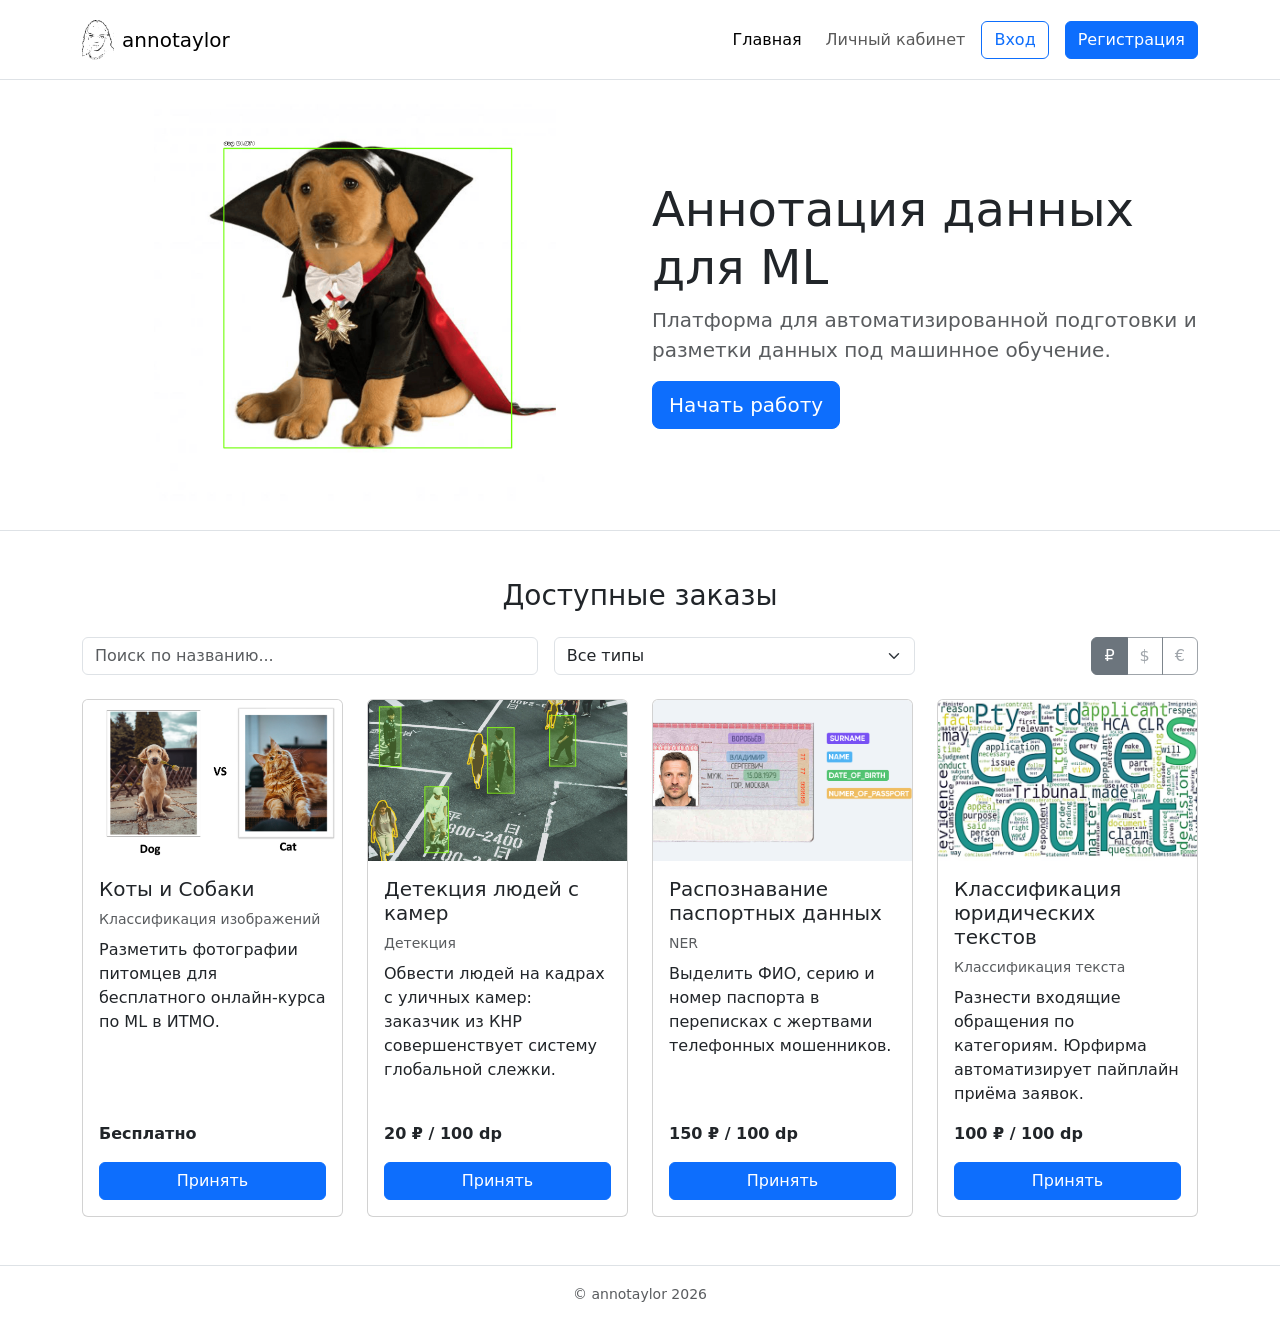
==== commit 0466e5a6: "protected annotations api" ====
--- a/index.html
+++ b/index.html
@@ -3,81 +3,11 @@
 <head>
     <meta charset="UTF-8">
     <meta name="viewport" content="width=device-width, initial-scale=1.0">
-    <meta name="color-scheme" content="light dark">
-    <script src="js/theme.js"></script>
     <title>annotaylor</title>
     <link href="https://cdn.jsdelivr.net/npm/bootstrap@5.3.8/dist/css/bootstrap.min.css" rel="stylesheet">
     <link href="css/styles.css" rel="stylesheet">
 </head>
 <body>
-<svg xmlns="http://www.w3.org/2000/svg" xmlns:xlink="http://www.w3.org/1999/xlink" style="display:none">
-    <!-- классификация изображений -->
-    <symbol id="icon-image-classification" viewBox="0 0 24 24" fill="currentColor">
-        <path fill-rule="evenodd" clip-rule="evenodd" d="M23 4C23 2.34315 21.6569 1 20 1H4C2.34315 1 1 2.34315 1 4V20C1 21.6569 2.34315 23 4 23H20C21.6569 23 23 21.6569 23 20V4ZM21 4C21 3.44772 20.5523 3 20 3H4C3.44772 3 3 3.44772 3 4V20C3 20.5523 3.44772 21 4 21H20C20.5523 21 21 20.5523 21 20V4Z"/>
-        <path d="M4.80665 17.5211L9.1221 9.60947C9.50112 8.91461 10.4989 8.91461 10.8779 9.60947L14.0465 15.4186L15.1318 13.5194C15.5157 12.8476 16.4843 12.8476 16.8682 13.5194L19.1451 17.5039C19.526 18.1705 19.0446 19 18.2768 19H5.68454C4.92548 19 4.44317 18.1875 4.80665 17.5211Z"/>
-        <path d="M18 8C18 9.10457 17.1046 10 16 10C14.8954 10 14 9.10457 14 8C14 6.89543 14.8954 6 16 6C17.1046 6 18 6.89543 18 8Z"/>
-    </symbol>
-
-    <!-- детекция объектов -->
-    <symbol id="icon-detection" viewBox="0 0 512 512" fill="currentColor">
-        <path d="M496.872,423.839l-85.357-85.358c-4.76,7.322-9.901,14.378-15.392,21.142l-31.484-31.485
-            c1.357-1.771,2.7-3.556,4.014-5.371c0.885-1.225,1.756-2.45,2.596-3.689c0.148-0.192,0.28-0.398,0.414-0.59
-            c0.855-1.254,1.711-2.523,2.538-3.792c1.8-2.744,3.526-5.518,5.179-8.351c17.691-30.174,27.857-65.291,27.857-102.725
-            s-10.166-72.55-27.857-102.724c-17.692-30.145-42.893-55.346-73.037-73.038C276.168,10.166,241.052,0,203.618,0
-            c-37.433,0-72.55,10.166-102.724,27.858c-1.239,0.723-2.464,1.461-3.689,2.228c-1.564,0.959-3.128,1.948-4.663,2.951
-            c-2.729,1.785-5.429,3.63-8.07,5.548c-0.886,0.634-1.756,1.284-2.627,1.933c-0.914,0.694-1.829,1.387-2.744,2.081
-            c-0.841,0.664-1.697,1.328-2.538,2.006c-1.653,1.328-3.29,2.671-4.899,4.058C63.402,55.7,55.7,63.402,48.662,71.665
-            c-1.387,1.608-2.73,3.232-4.058,4.899c-0.678,0.841-1.343,1.697-2.006,2.538c-0.694,0.915-1.387,1.83-2.08,2.744
-            c-0.649,0.87-1.298,1.741-1.933,2.626c-1.918,2.641-3.762,5.341-5.548,8.071c-1.004,1.535-1.992,3.099-2.951,4.663
-            c-0.767,1.224-1.505,2.449-2.228,3.689C10.166,131.069,0,166.186,0,203.62s10.166,72.55,27.857,102.725
-            c17.692,30.144,42.893,55.346,73.037,73.037c30.174,17.692,65.291,27.858,102.724,27.858c37.434,0,72.55-10.166,102.724-27.858
-            c1.888-1.106,3.748-2.243,5.592-3.408c0.929-0.575,1.844-1.166,2.759-1.77c1.269-0.826,2.538-1.682,3.792-2.538
-            c0.192-0.133,0.398-0.266,0.59-0.413c1.239-0.841,2.464-1.712,3.689-2.597c1.815-1.313,3.6-2.656,5.371-4.013l31.483,31.483
-            c-6.764,5.49-13.82,10.632-21.14,15.393l85.358,85.358C433.913,506.954,447.134,512,460.354,512s26.441-5.046,36.518-15.124
-            C517.042,476.706,517.042,444.009,496.872,423.839z M284.682,323.283c-0.413,0.295-0.826,0.575-1.254,0.841
-            c-0.472,0.34-0.959,0.649-1.446,0.959c-0.442,0.295-0.886,0.575-1.328,0.856c-0.576,0.369-1.15,0.723-1.726,1.062
-            c-0.546,0.34-1.077,0.664-1.623,0.989c-1.166,0.694-2.332,1.357-3.512,2.021c-0.089,0.059-0.177,0.104-0.28,0.162
-            c-0.96,0.531-1.933,1.048-2.907,1.549c-0.384,0.222-0.768,0.428-1.166,0.62c-0.767,0.398-1.549,0.782-2.33,1.166
-            c-1.491,0.738-2.996,1.446-4.516,2.124c-18.016,8.086-37.979,12.586-58.975,12.586c-20.996,0-40.959-4.5-58.975-12.586
-            c-32.403-14.519-58.518-40.635-73.037-73.037C63.52,244.58,59.02,224.616,59.02,203.62s4.5-40.96,12.586-58.976
-            c2.272-5.061,4.824-9.974,7.643-14.711c0.325-0.546,0.649-1.077,0.988-1.623c0.915-1.52,1.874-3.025,2.878-4.5
-            c0.546-0.841,1.106-1.667,1.696-2.494c0.694-1.033,1.416-2.051,2.17-3.054c1.135-1.549,2.301-3.084,3.496-4.589
-            c6.832-8.572,14.622-16.363,23.195-23.195c1.505-1.195,3.04-2.361,4.589-3.497c1.004-0.753,2.022-1.476,3.054-2.169
-            c0.827-0.59,1.653-1.151,2.494-1.697c1.476-1.003,2.981-1.962,4.5-2.877c0.546-0.34,1.077-0.664,1.623-0.989
-            c4.736-2.818,9.65-5.371,14.711-7.643c18.016-8.086,37.979-12.586,58.975-12.586c20.996,0,40.96,4.5,58.975,12.586
-            c32.402,14.519,58.518,40.635,73.037,73.037c8.086,18.016,12.586,37.98,12.586,58.976s-4.5,40.96-12.586,58.976
-            c-0.679,1.52-1.386,3.025-2.124,4.515c-0.384,0.782-0.768,1.564-1.166,2.332c-0.192,0.398-0.399,0.782-0.62,1.166
-            c-0.502,0.974-1.018,1.948-1.549,2.907c-0.059,0.103-0.103,0.192-0.162,0.28c-0.65,1.18-1.328,2.346-2.022,3.512
-            c-0.325,0.546-0.649,1.077-0.988,1.623c-0.339,0.576-0.694,1.151-1.063,1.726c-0.28,0.443-0.56,0.886-0.856,1.328
-            c-0.31,0.487-0.62,0.974-0.959,1.446c-0.265,0.428-0.546,0.841-0.841,1.254c-0.28,0.413-0.561,0.826-0.856,1.239
-            c-0.148,0.251-0.325,0.502-0.516,0.738c-0.324,0.487-0.679,0.989-1.033,1.476c-2.685,3.733-5.548,7.319-8.587,10.756
-            c-0.545,0.635-1.106,1.254-1.667,1.874c-0.723,0.797-1.446,1.594-2.184,2.361c-0.856,0.9-1.741,1.8-2.627,2.686
-            c-0.884,0.885-1.785,1.77-2.685,2.626c-0.767,0.738-1.564,1.46-2.361,2.184c-0.62,0.561-1.239,1.121-1.874,1.667
-            c-3.437,3.04-7.023,5.902-10.756,8.588c-0.487,0.354-0.989,0.708-1.476,1.033c-0.236,0.192-0.487,0.369-0.738,0.516
-            C285.508,322.722,285.094,323.003,284.682,323.283z"/>
-    </symbol>
-
-    <!-- NER -->
-    <symbol id="icon-ner" viewBox="0 0 24 24" fill="none" stroke="currentColor" stroke-width="1.5" stroke-linecap="round">
-        <path fill="currentColor" stroke="none" d="M8.25 15.5C8.25 15.9142 8.58579 16.25 9 16.25C9.41421 16.25 9.75 15.9142 9.75 15.5H8.25ZM11.6643 8.75249L12.1624 8.19186L12.1624 8.19186L11.6643 8.75249ZM11.25 10.425C11.25 10.8392 11.5858 11.175 12 11.175C12.4142 11.175 12.75 10.8392 12.75 10.425H11.25ZM11.7475 8.83575L12.3081 8.33756L12.3081 8.33756L11.7475 8.83575ZM6.33575 8.75249L5.83756 8.19186L5.83756 8.19186L6.33575 8.75249ZM5.25 10.425C5.25 10.8392 5.58579 11.175 6 11.175C6.41421 11.175 6.75 10.8392 6.75 10.425H5.25ZM6.25249 8.83575L5.69186 8.33756L5.69186 8.33756L6.25249 8.83575ZM7 14.75C6.58579 14.75 6.25 15.0858 6.25 15.5C6.25 15.9142 6.58579 16.25 7 16.25V14.75ZM11 16.25C11.4142 16.25 11.75 15.9142 11.75 15.5C11.75 15.0858 11.4142 14.75 11 14.75V16.25ZM7.925 9.25H9V7.75H7.925V9.25ZM9 9.25H10.075V7.75H9V9.25ZM9.75 15.5V8.5H8.25V15.5H9.75ZM10.075 9.25C10.5295 9.25 10.8007 9.25137 10.9965 9.27579C11.1739 9.29792 11.1831 9.3283 11.1661 9.31312L12.1624 8.19186C11.8612 7.92419 11.5109 7.82832 11.1822 7.78733C10.8719 7.74863 10.4905 7.75 10.075 7.75V9.25ZM12.75 10.425C12.75 10.0095 12.7514 9.62806 12.7127 9.31782C12.6717 8.98915 12.5758 8.63878 12.3081 8.33756L11.1869 9.33394C11.1717 9.31686 11.2021 9.32608 11.2242 9.50348C11.2486 9.69931 11.25 9.97047 11.25 10.425H12.75ZM11.1661 9.31312C11.1734 9.31964 11.1804 9.32659 11.1869 9.33394L12.3081 8.33756C12.2625 8.28617 12.2138 8.23752 12.1624 8.19186L11.1661 9.31312ZM7.925 7.75C7.50946 7.75 7.12806 7.74863 6.81782 7.78733C6.48914 7.82832 6.13878 7.92419 5.83756 8.19186L6.83394 9.31312C6.81686 9.3283 6.82608 9.29792 7.00348 9.27579C7.19931 9.25137 7.47047 9.25 7.925 9.25V7.75ZM6.75 10.425C6.75 9.97047 6.75137 9.69931 6.77579 9.50348C6.79792 9.32608 6.8283 9.31686 6.81312 9.33394L5.69186 8.33756C5.42419 8.63878 5.32832 8.98915 5.28733 9.31782C5.24863 9.62806 5.25 10.0095 5.25 10.425H6.75ZM5.83756 8.19186C5.78617 8.23752 5.73752 8.28617 5.69186 8.33756L6.81312 9.33394C6.81965 9.3266 6.8266 9.31965 6.83394 9.31312L5.83756 8.19186ZM7 16.25H11V14.75H7V16.25Z"/>
-        <path d="M22 12C22 15.7712 22 17.6569 20.8284 18.8284C19.7653 19.8915 18.1143 19.99 15 19.9991M12 4H10C6.22876 4 4.34315 4 3.17157 5.17157C2 6.34315 2 8.22876 2 12C2 15.7712 2 17.6569 3.17157 18.8284C4.34315 20 6.22876 20 10 20H12M15 4.00093C18.1143 4.01004 19.7653 4.10848 20.8284 5.17157C21.4816 5.82475 21.7706 6.69989 21.8985 8"/>
-        <path d="M15 2V22"/>
-    </symbol>
-
-    <!-- классификация текста -->
-    <symbol id="icon-text-classification" viewBox="0 0 24 24" fill="none" stroke="currentColor" stroke-width="1.5" stroke-linecap="round">
-        <path d="M9 9H15"/>
-        <path d="M12 15L12 9"/>
-        <path d="M6 4C6 5.10457 5.10457 6 4 6C2.89543 6 2 5.10457 2 4C2 2.89543 2.89543 2 4 2C5.10457 2 6 2.89543 6 4Z" stroke-linecap="butt"/>
-        <path d="M6 20C6 21.1046 5.10457 22 4 22C2.89543 22 2 21.1046 2 20C2 18.8954 2.89543 18 4 18C5.10457 18 6 18.8954 6 20Z" stroke-linecap="butt"/>
-        <path d="M22 4C22 5.10457 21.1046 6 20 6C18.8954 6 18 5.10457 18 4C18 2.89543 18.8954 2 20 2C21.1046 2 22 2.89543 22 4Z" stroke-linecap="butt"/>
-        <path d="M22 20C22 21.1046 21.1046 22 20 22C18.8954 22 18 21.1046 18 20C18 18.8954 18.8954 18 20 18C21.1046 18 22 18.8954 22 20Z" stroke-linecap="butt"/>
-        <path d="M18 4H6"/>
-        <path d="M20 18L20 12M20 6V8"/>
-        <path d="M18 20L12 20M6 20L8 20"/>
-        <path d="M4 6L4 18"/>
-    </symbol>
-</svg>
     <nav class="navbar border-bottom" aria-label="Основная навигация">
         <div class="container">
             <a class="navbar-brand d-flex align-items-center gap-2" href="index.html">
@@ -143,7 +73,7 @@
                         <img src="img/image_classification.png" class="card-img-top order-card-cover" alt="Классификация изображений">
                         <div class="card-body d-flex flex-column">
                             <h3 class="card-title h5">Коты и Собаки</h3>
-                            <p class="order-card-type text-muted mb-2"><span>Классификация изображений</span><svg class="order-card-type-icon"><use xlink:href="#icon-image-classification"></use></svg></p>
+                            <p class="order-card-type text-muted mb-2">Классификация изображений</p>
                             <p class="card-text flex-grow-1">Разметить фотографии питомцев для бесплатного онлайн-курса по ML в ИТМО.</p>
                             <p class="order-card-price fw-semibold mb-3">Бесплатно</p>
                             <a class="btn btn-primary mt-auto" href="annotation.html">Принять</a>
@@ -155,7 +85,7 @@
                         <img src="img/detection.png" class="card-img-top order-card-cover" alt="Детекция объектов">
                         <div class="card-body d-flex flex-column">
                             <h3 class="card-title h5">Детекция людей с камер</h3>
-                            <p class="order-card-type text-muted mb-2"><span>Детекция</span><svg class="order-card-type-icon"><use xlink:href="#icon-detection"></use></svg></p>
+                            <p class="order-card-type text-muted mb-2">Детекция</p>
                             <p class="card-text flex-grow-1">Обвести людей на кадрах с уличных камер: заказчик из КНР совершенствует систему глобальной слежки.</p>
                             <p class="order-card-price fw-semibold mb-3" data-price-rub="20" data-price-suffix="/ 100 dp">20 ₽ / 100 dp</p>
                             <a class="btn btn-primary mt-auto" href="detection.html">Принять</a>
@@ -167,7 +97,7 @@
                         <img src="img/ner.png" class="card-img-top order-card-cover" alt="Распознавание именованных сущностей">
                         <div class="card-body d-flex flex-column">
                             <h3 class="card-title h5">Распознавание паспортных данных</h3>
-                            <p class="order-card-type text-muted mb-2"><span>NER</span><svg class="order-card-type-icon"><use xlink:href="#icon-ner"></use></svg></p>
+                            <p class="order-card-type text-muted mb-2">NER</p>
                             <p class="card-text flex-grow-1">Выделить ФИО, серию и номер паспорта в переписках с жертвами телефонных мошенников.</p>
                             <p class="order-card-price fw-semibold mb-3" data-price-rub="150" data-price-suffix="/ 100 dp">150 ₽ / 100 dp</p>
                             <a class="btn btn-primary mt-auto" href="ner.html">Принять</a>
@@ -179,7 +109,7 @@
                         <img src="img/text_classification.PNG" class="card-img-top order-card-cover" alt="Классификация текста">
                         <div class="card-body d-flex flex-column">
                             <h3 class="card-title h5">Классификация юридических текстов</h3>
-                            <p class="order-card-type text-muted mb-2"><span>Классификация текста</span><svg class="order-card-type-icon"><use xlink:href="#icon-text-classification"></use></svg></p>
+                            <p class="order-card-type text-muted mb-2">Классификация текста</p>
                             <p class="card-text flex-grow-1">Разнести входящие обращения по категориям. Юрфирма автоматизирует пайплайн приёма заявок.</p>
                             <p class="order-card-price fw-semibold mb-3" data-price-rub="100" data-price-suffix="/ 100 dp">100 ₽ / 100 dp</p>
                             <a class="btn btn-primary mt-auto" href="text-classification.html">Принять</a>
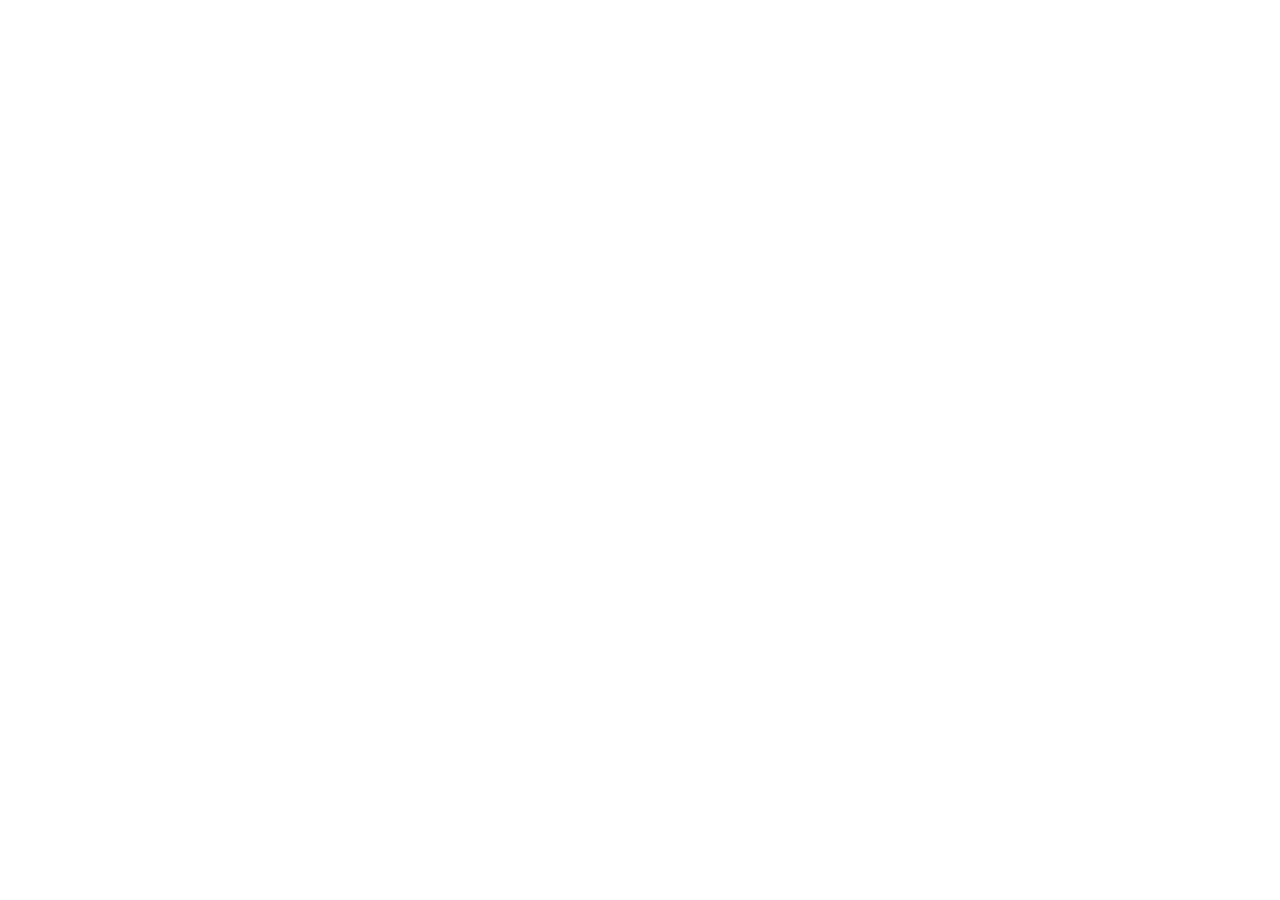
==== commit 49c2d2de: "lab 3" ====
--- a/index.html
+++ b/index.html
@@ -1,137 +1,14 @@
-<!DOCTYPE html>
+<!doctype html>
 <html lang="ru">
-<head>
-    <meta charset="UTF-8">
-    <meta name="viewport" content="width=device-width, initial-scale=1.0">
+  <head>
+    <meta charset="UTF-8" />
+    <meta name="viewport" content="width=device-width, initial-scale=1.0" />
+    <meta name="color-scheme" content="light dark" />
+    <link rel="icon" href="/img/logo.png" />
     <title>annotaylor</title>
-    <link href="https://cdn.jsdelivr.net/npm/bootstrap@5.3.8/dist/css/bootstrap.min.css" rel="stylesheet">
-    <link href="css/styles.css" rel="stylesheet">
-</head>
-<body>
-    <nav class="navbar border-bottom" aria-label="Основная навигация">
-        <div class="container">
-            <a class="navbar-brand d-flex align-items-center gap-2" href="index.html">
-                <img src="img/logo.png" alt="" height="40">
-                annotaylor
-            </a>
-            <div class="d-flex align-items-center gap-3">
-                <ul class="navbar-nav list-group-horizontal gap-4">
-                    <li class="nav-item"><a class="nav-link active" href="index.html" aria-current="page">Главная</a></li>
-                    <li class="nav-item"><a class="nav-link" href="profile.html">Личный кабинет</a></li>
-                </ul>
-                <button type="button" class="btn btn-outline-primary" data-bs-toggle="modal" data-bs-target="#loginModal">Вход</button>
-                <button type="button" class="btn btn-primary" data-bs-toggle="modal" data-bs-target="#registerModal">Регистрация</button>
-            </div>
-        </div>
-    </nav>
-
-    <section class="hero border-bottom" aria-labelledby="hero-heading">
-        <div class="container">
-            <div class="row align-items-center g-4">
-                <div class="col-md-6">
-                    <img src="img/hero.png" alt="" class="hero-image" aria-hidden="true">
-                </div>
-                <div class="col-md-6">
-                    <h1 class="display-5" id="hero-heading">Аннотация данных для ML</h1>
-                    <p class="lead text-muted">Платформа для автоматизированной подготовки и разметки данных под машинное обучение.</p>
-                    <button type="button" class="btn btn-primary btn-lg" data-bs-toggle="modal" data-bs-target="#registerModal">Начать работу</button>
-                </div>
-            </div>
-        </div>
-    </section>
-
-    <section class="orders py-5" aria-labelledby="orders-heading">
-        <div class="container">
-            <h2 class="h3 mb-4 text-center" id="orders-heading">Доступные заказы</h2>
-            <div class="row g-3 mb-4 align-items-center">
-                <div class="col-md-5">
-                    <input id="order-search" type="search" class="form-control" placeholder="Поиск по названию..." aria-label="Поиск заказов по названию">
-                </div>
-                <div class="col-md-4">
-                    <select id="order-type-filter" class="form-select" aria-label="Фильтр по типу задания">
-                        <option value="">Все типы</option>
-                        <option value="Классификация изображений">Классификация изображений</option>
-                        <option value="Детекция">Детекция</option>
-                        <option value="NER">NER</option>
-                        <option value="Классификация текста">Классификация текста</option>
-                    </select>
-                </div>
-                <div class="col-md-3 d-flex justify-content-md-end">
-                    <div class="btn-group" role="group" aria-label="Валюта">
-                        <input type="radio" class="btn-check" name="currency" id="cur-rub" value="RUB" checked>
-                        <label class="btn btn-outline-secondary" for="cur-rub">₽</label>
-                        <input type="radio" class="btn-check" name="currency" id="cur-usd" value="USD">
-                        <label class="btn btn-outline-secondary" for="cur-usd">$</label>
-                        <input type="radio" class="btn-check" name="currency" id="cur-eur" value="EUR">
-                        <label class="btn btn-outline-secondary" for="cur-eur">€</label>
-                    </div>
-                </div>
-            </div>
-            <div id="orders-grid" class="row g-4">
-                <div class="col-md-6 col-lg-3 order-col" data-name="Коты и Собаки" data-type="Классификация изображений">
-                    <article class="card order-card h-100">
-                        <img src="img/image_classification.png" class="card-img-top order-card-cover" alt="Классификация изображений">
-                        <div class="card-body d-flex flex-column">
-                            <h3 class="card-title h5">Коты и Собаки</h3>
-                            <p class="order-card-type text-muted mb-2">Классификация изображений</p>
-                            <p class="card-text flex-grow-1">Разметить фотографии питомцев для бесплатного онлайн-курса по ML в ИТМО.</p>
-                            <p class="order-card-price fw-semibold mb-3">Бесплатно</p>
-                            <a class="btn btn-primary mt-auto" href="annotation.html">Принять</a>
-                        </div>
-                    </article>
-                </div>
-                <div class="col-md-6 col-lg-3 order-col" data-name="Детекция людей с камер" data-type="Детекция">
-                    <article class="card order-card h-100">
-                        <img src="img/detection.png" class="card-img-top order-card-cover" alt="Детекция объектов">
-                        <div class="card-body d-flex flex-column">
-                            <h3 class="card-title h5">Детекция людей с камер</h3>
-                            <p class="order-card-type text-muted mb-2">Детекция</p>
-                            <p class="card-text flex-grow-1">Обвести людей на кадрах с уличных камер: заказчик из КНР совершенствует систему глобальной слежки.</p>
-                            <p class="order-card-price fw-semibold mb-3" data-price-rub="20" data-price-suffix="/ 100 dp">20 ₽ / 100 dp</p>
-                            <a class="btn btn-primary mt-auto" href="detection.html">Принять</a>
-                        </div>
-                    </article>
-                </div>
-                <div class="col-md-6 col-lg-3 order-col" data-name="Распознавание паспортных данных" data-type="NER">
-                    <article class="card order-card h-100">
-                        <img src="img/ner.png" class="card-img-top order-card-cover" alt="Распознавание именованных сущностей">
-                        <div class="card-body d-flex flex-column">
-                            <h3 class="card-title h5">Распознавание паспортных данных</h3>
-                            <p class="order-card-type text-muted mb-2">NER</p>
-                            <p class="card-text flex-grow-1">Выделить ФИО, серию и номер паспорта в переписках с жертвами телефонных мошенников.</p>
-                            <p class="order-card-price fw-semibold mb-3" data-price-rub="150" data-price-suffix="/ 100 dp">150 ₽ / 100 dp</p>
-                            <a class="btn btn-primary mt-auto" href="ner.html">Принять</a>
-                        </div>
-                    </article>
-                </div>
-                <div class="col-md-6 col-lg-3 order-col" data-name="Классификация юридических текстов" data-type="Классификация текста">
-                    <article class="card order-card h-100">
-                        <img src="img/text_classification.PNG" class="card-img-top order-card-cover" alt="Классификация текста">
-                        <div class="card-body d-flex flex-column">
-                            <h3 class="card-title h5">Классификация юридических текстов</h3>
-                            <p class="order-card-type text-muted mb-2">Классификация текста</p>
-                            <p class="card-text flex-grow-1">Разнести входящие обращения по категориям. Юрфирма автоматизирует пайплайн приёма заявок.</p>
-                            <p class="order-card-price fw-semibold mb-3" data-price-rub="100" data-price-suffix="/ 100 dp">100 ₽ / 100 dp</p>
-                            <a class="btn btn-primary mt-auto" href="text-classification.html">Принять</a>
-                        </div>
-                    </article>
-                </div>
-            </div>
-            <p id="orders-empty" class="text-center text-muted mt-5 d-none" aria-live="polite">Ничего не найдено</p>
-        </div>
-    </section>
-
-    <footer class="border-top py-3 mt-auto">
-        <div class="container text-center text-muted">
-            <small>© annotaylor 2026</small>
-        </div>
-    </footer>
-
-    <script src="https://cdn.jsdelivr.net/npm/bootstrap@5.3.8/dist/js/bootstrap.bundle.min.js"></script>
-    <script src="js/auth-modals.js"></script>
-    <script src="js/api.js"></script>
-    <script src="js/orders-filter.js"></script>
-    <script src="js/currency.js"></script>
-    <script src="js/accept-order.js"></script>
-</body>
-</html>+  </head>
+  <body>
+    <div id="app"></div>
+    <script type="module" src="/src/main.js"></script>
+  </body>
+</html>
